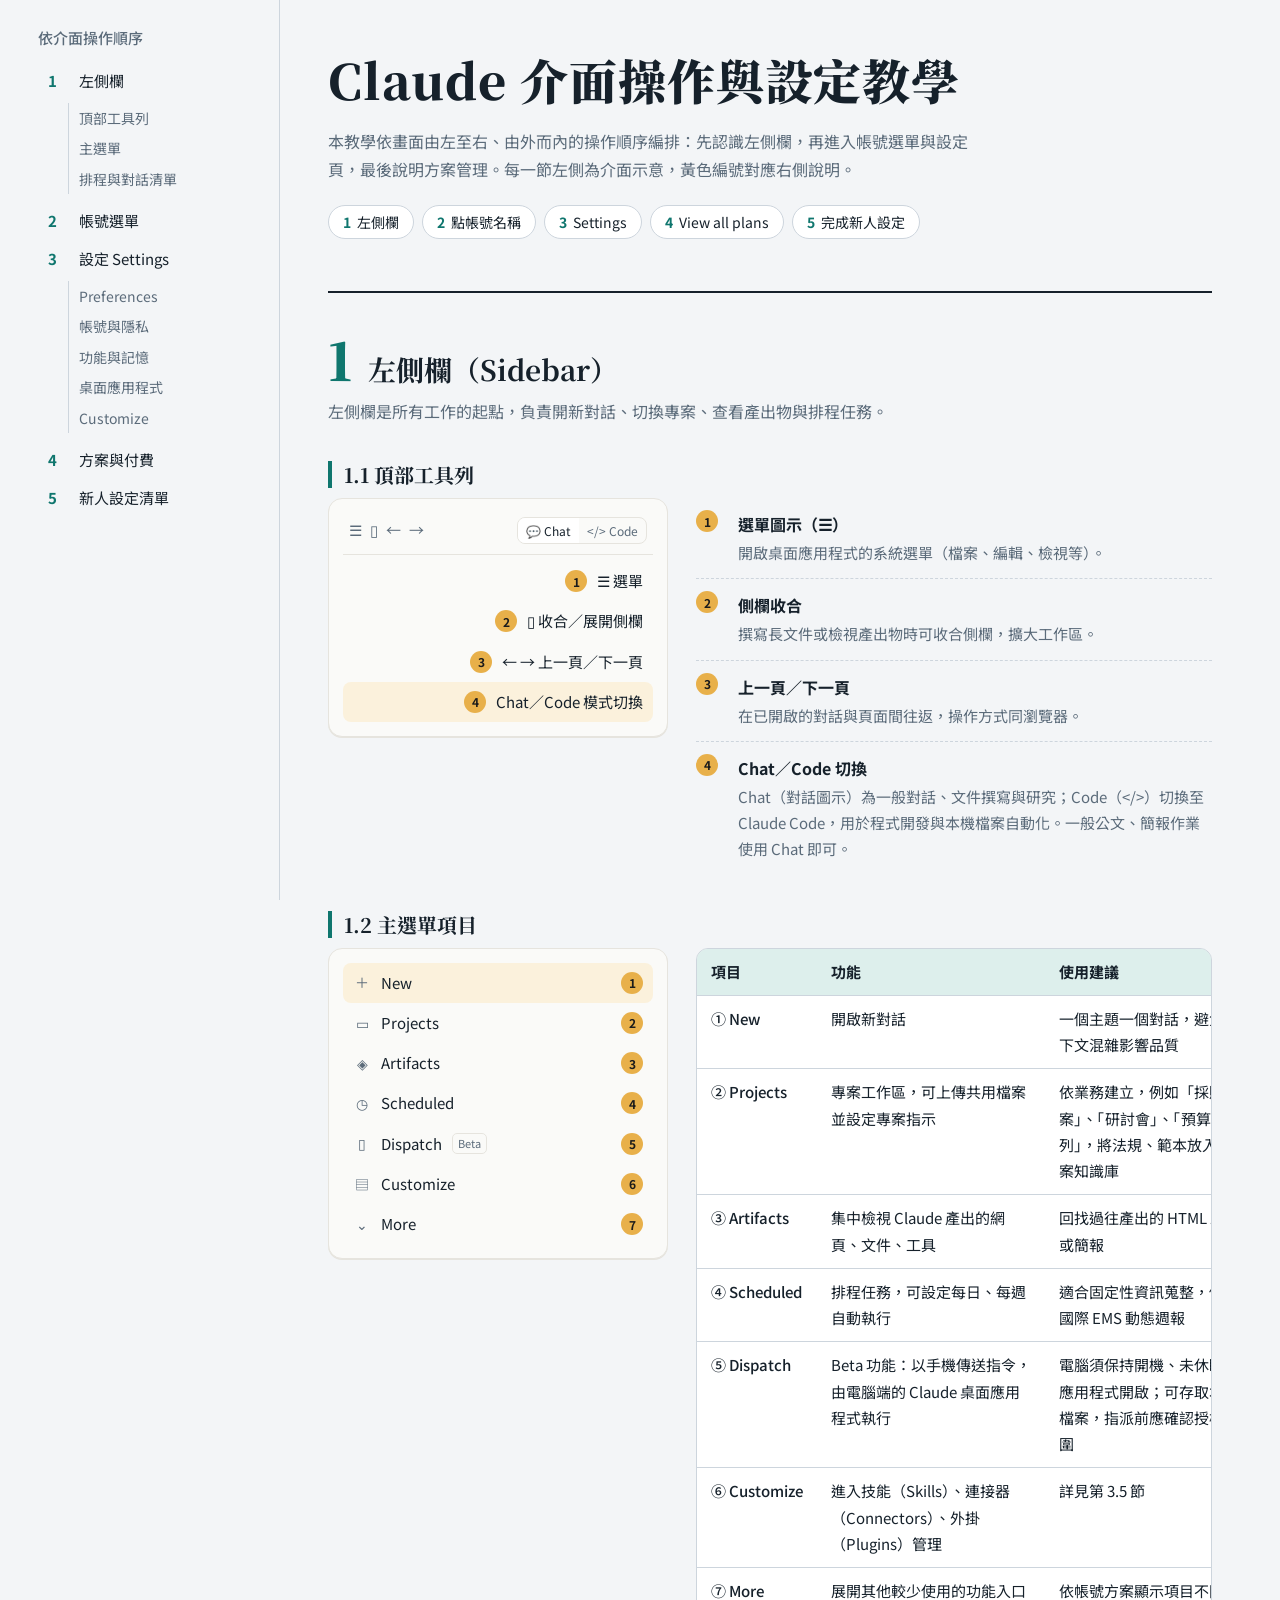
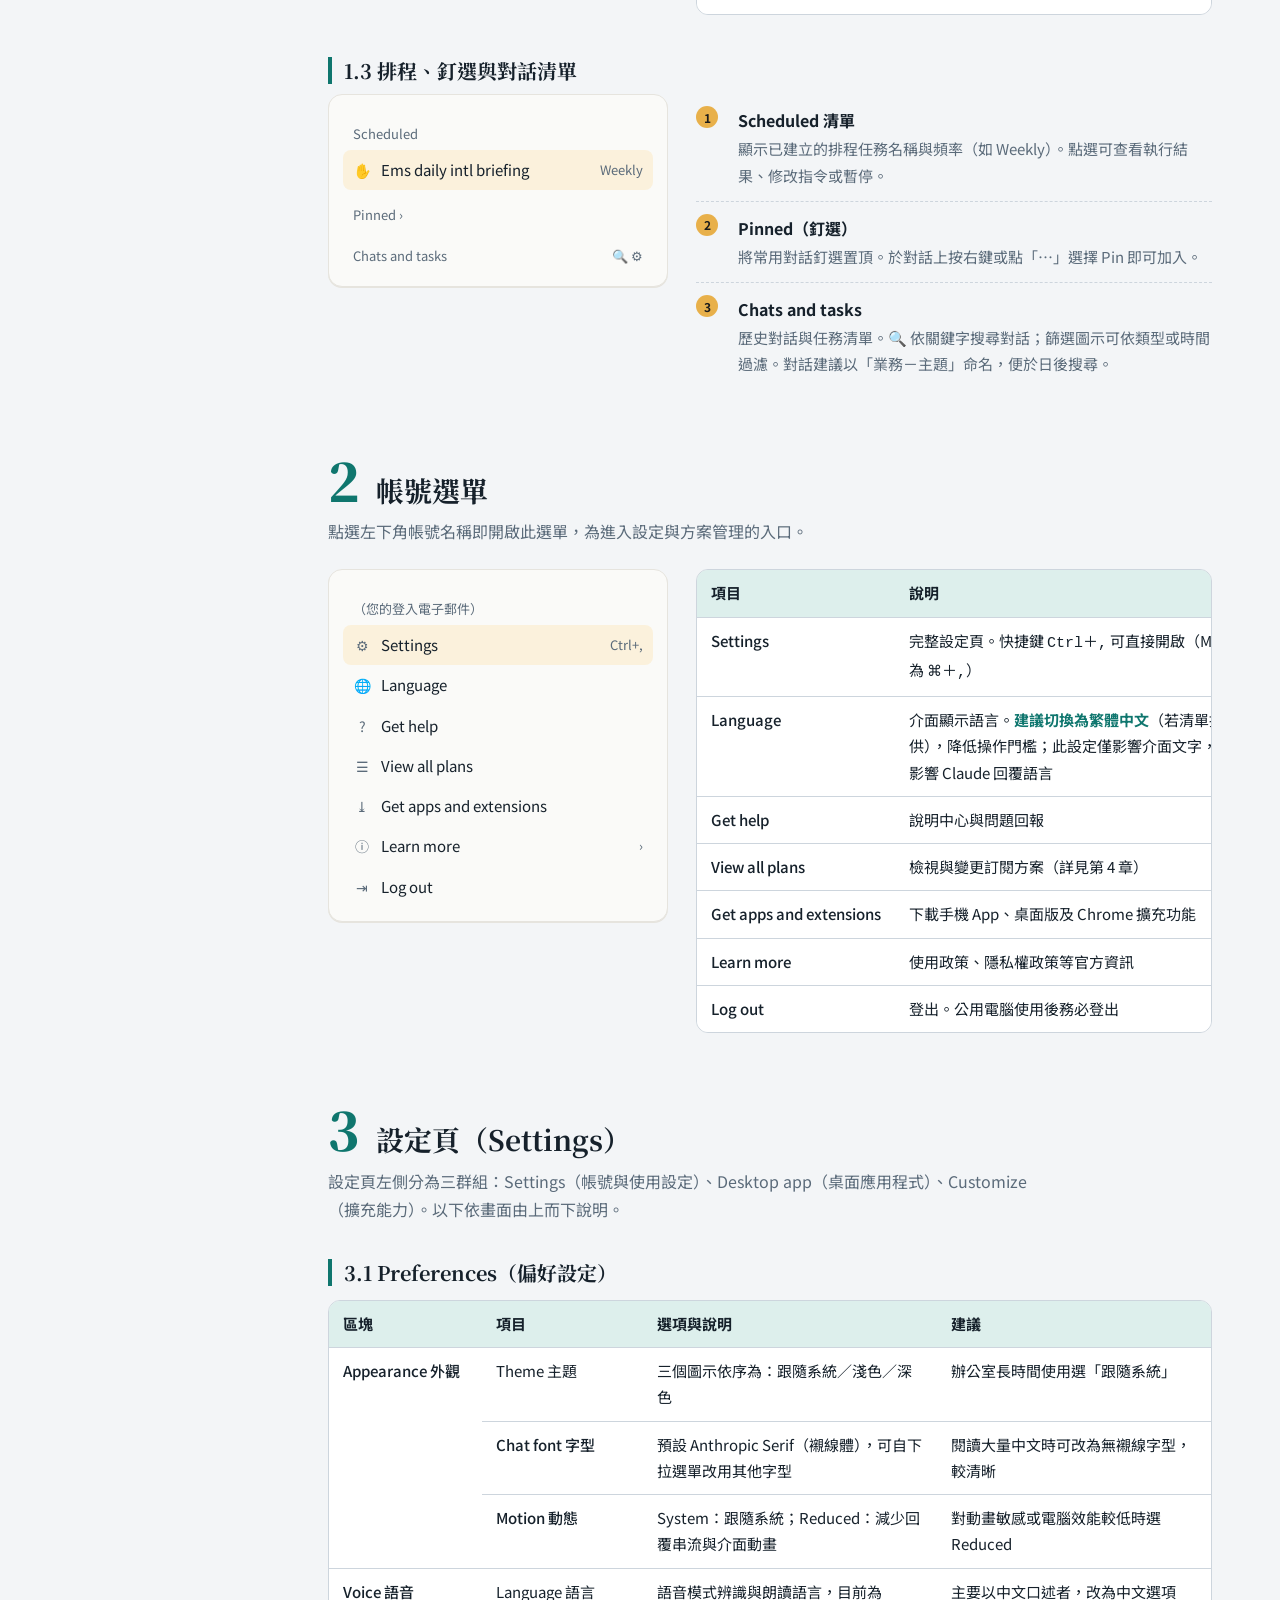
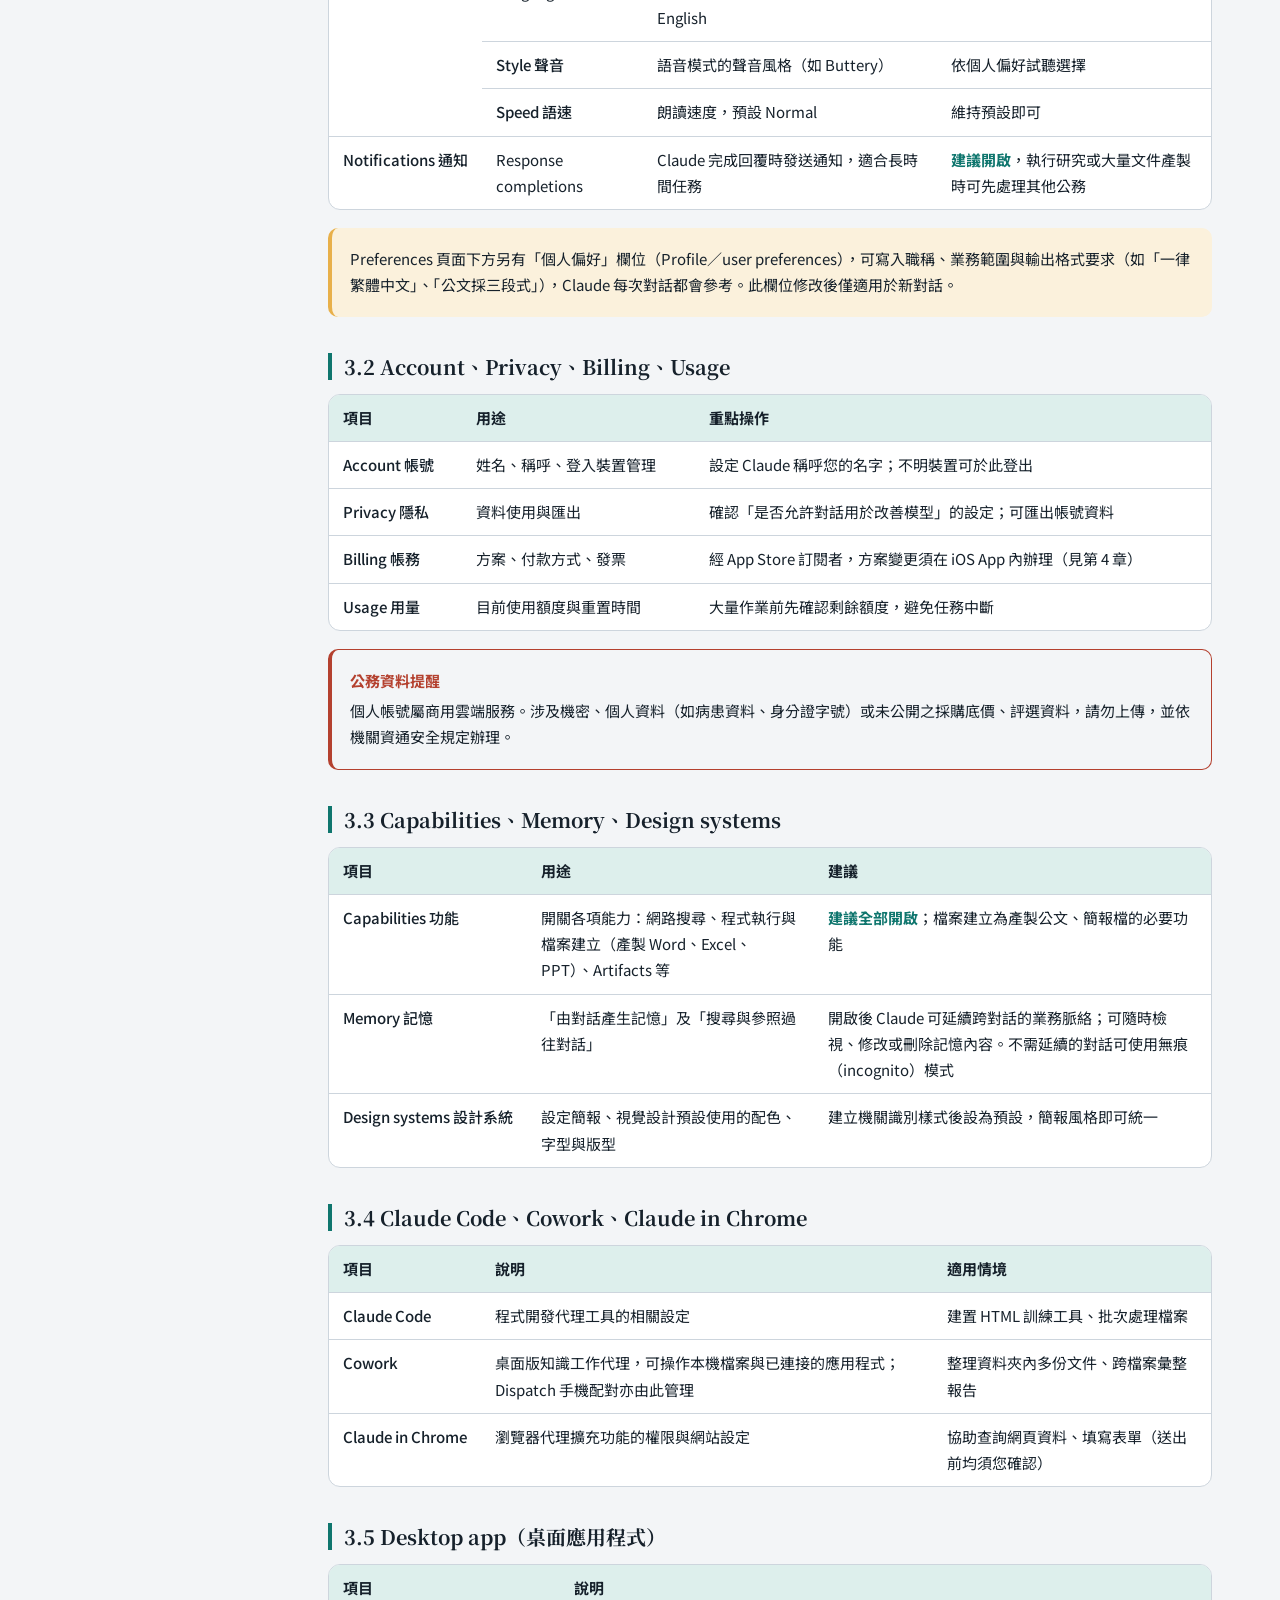
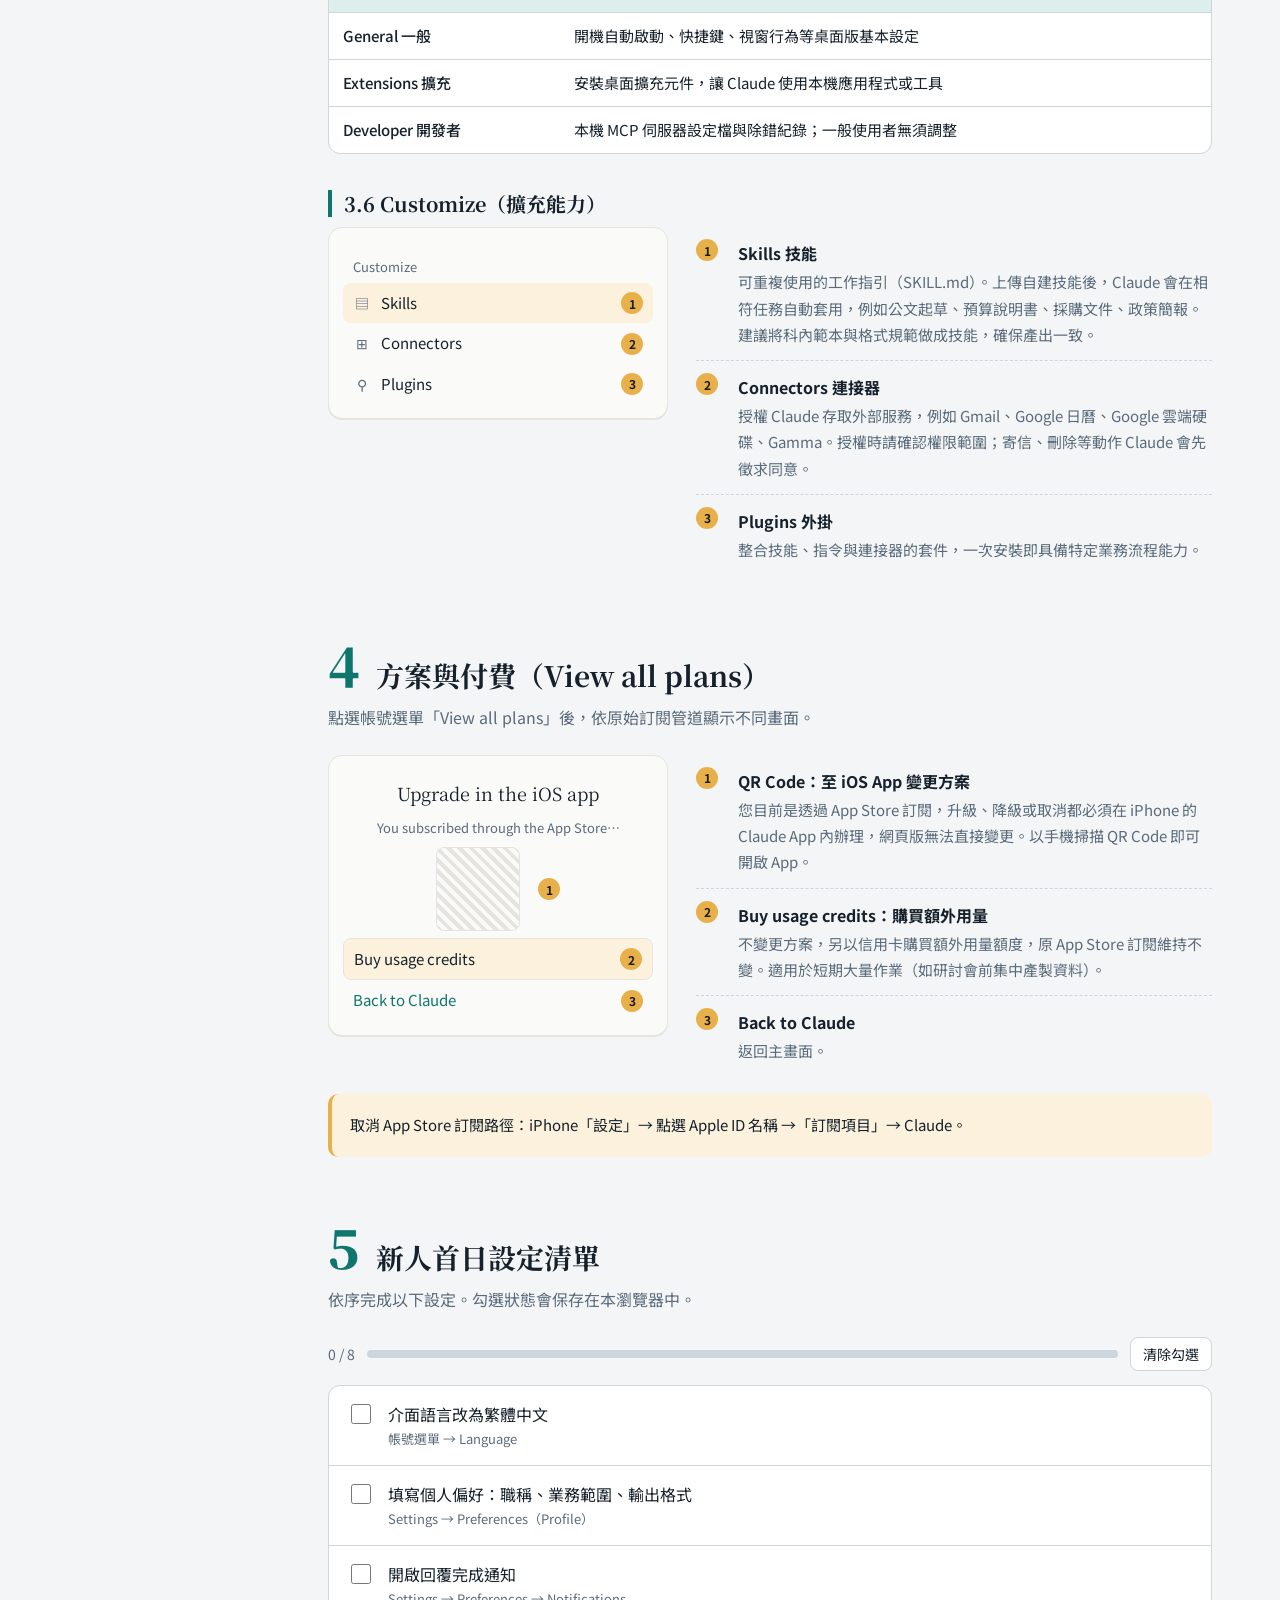
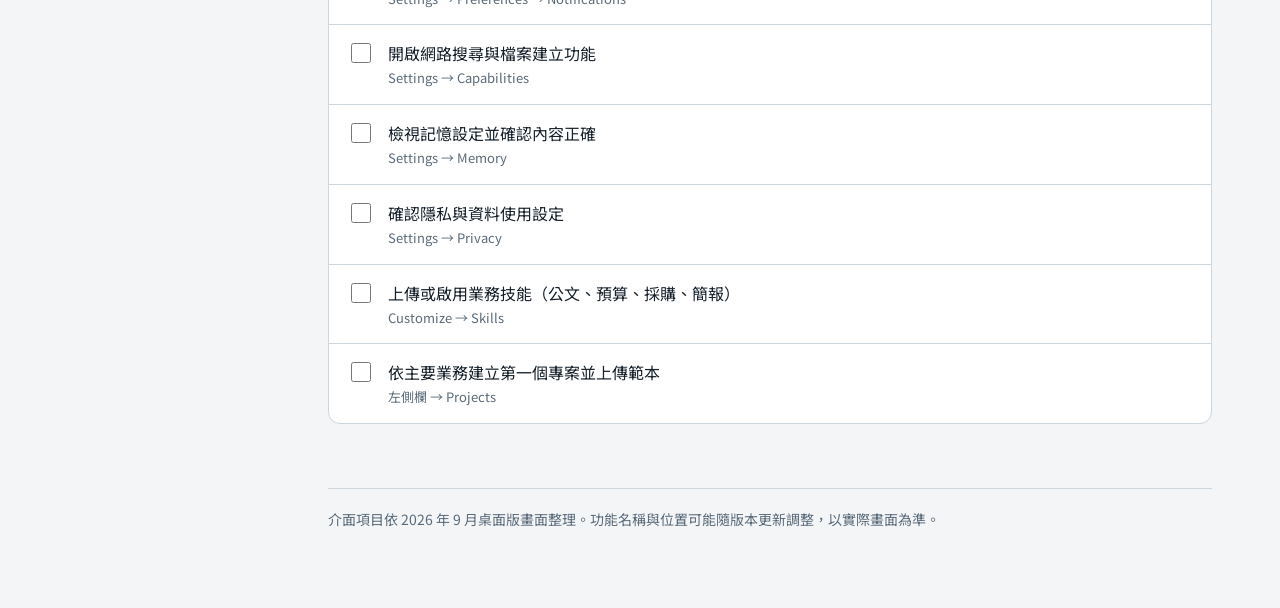
==== index.html @ 12e8137f "Claude 介面操作與設定教學（新人版）單頁 HTML" ====
<!DOCTYPE html>
<html lang="zh-Hant-TW">
<head>
<meta charset="UTF-8">
<meta name="viewport" content="width=device-width, initial-scale=1, viewport-fit=cover">
<title>Claude 介面操作與設定教學（新人版）</title>
<link rel="preconnect" href="https://fonts.googleapis.com">
<link rel="preconnect" href="https://fonts.gstatic.com" crossorigin>
<link href="https://fonts.googleapis.com/css2?family=Noto+Sans+TC:wght@400;500;700&family=Noto+Serif+TC:wght@600;700;900&display=swap" rel="stylesheet">
<style>
:root{
  --paper:#F3F5F7; --panel:#FFFFFF; --ink:#16212B; --muted:#5B6B7A; --line:#CDD5DD;
  --accent:#0F766E; --accent-soft:#DDEFEC; --mark:#E8B04A; --mark-soft:#FBF1DC; --warn:#B4412F;
  --ui:#FAFAF8; --ui-line:#E6E4DE;
  box-sizing:border-box;
  padding-top:env(safe-area-inset-top,0px);
  padding-bottom:env(safe-area-inset-bottom,0px);
  color-scheme:light;
}
@media (prefers-color-scheme: dark){
  :root:not([data-theme="light"]){
    --paper:#11181F; --panel:#18222B; --ink:#E7ECF0; --muted:#9AA8B5; --line:#2C3A46;
    --accent:#4FC2B5; --accent-soft:#1B3533; --mark:#E8B04A; --mark-soft:#3A2F17; --warn:#F08C79;
    --ui:#1E2830; --ui-line:#33414C; color-scheme:dark;
  }
}
:root[data-theme="dark"]{
  --paper:#11181F; --panel:#18222B; --ink:#E7ECF0; --muted:#9AA8B5; --line:#2C3A46;
  --accent:#4FC2B5; --accent-soft:#1B3533; --mark:#E8B04A; --mark-soft:#3A2F17; --warn:#F08C79;
  --ui:#1E2830; --ui-line:#33414C; color-scheme:dark;
}
*,*::before,*::after{box-sizing:inherit}
html{scroll-padding-top:calc(env(safe-area-inset-top,0px) + 16px);scroll-behavior:smooth}
@media (prefers-reduced-motion: reduce){html{scroll-behavior:auto}}
body{margin:0;background:var(--paper);color:var(--ink);font-family:"Noto Sans TC","PingFang TC","Microsoft JhengHei",sans-serif;font-size:16px;line-height:1.75}
h1,h2,h3{font-family:"Noto Serif TC","PMingLiU",serif;line-height:1.35;margin:0}
a{color:var(--accent)}
:focus-visible{outline:3px solid var(--mark);outline-offset:2px}

.shell{display:grid;grid-template-columns:260px minmax(0,1fr);max-width:1240px;margin:0 auto}
nav.map{position:sticky;top:env(safe-area-inset-top,0px);align-self:start;height:100vh;overflow-y:auto;padding:28px 18px 40px;border-right:1px solid var(--line)}
.map h2{font-size:15px;color:var(--muted);font-family:inherit;font-weight:500;margin:0 0 14px}
.map ol{list-style:none;margin:0;padding:0}
.map li a{display:flex;gap:10px;padding:6px 10px;border-radius:8px;text-decoration:none;color:var(--ink);font-size:15px}
.map li a:hover{background:var(--accent-soft)}
.map li a .n{color:var(--accent);font-weight:700;min-width:1.4em}
.map ol ol{margin:2px 0 8px 30px;border-left:1px solid var(--line)}
.map ol ol a{font-size:14px;color:var(--muted);padding:3px 10px}

main{padding:40px 48px 80px;min-width:0}
header.hero{padding:8px 0 36px;border-bottom:2px solid var(--ink);margin-bottom:40px}
.hero h1{font-size:clamp(30px,4.6vw,48px);font-weight:900;letter-spacing:.02em}
.hero p{max-width:40em;color:var(--muted);margin:14px 0 0}
.route{display:flex;flex-wrap:wrap;gap:8px;margin-top:22px;padding:0;list-style:none}
.route li{background:var(--panel);border:1px solid var(--line);border-radius:999px;padding:4px 14px;font-size:14px}
.route li b{color:var(--accent);margin-right:6px}

section.ch{margin:0 0 64px}
.ch-head{display:flex;align-items:baseline;gap:16px;margin-bottom:8px}
.ch-num{font-family:"Noto Serif TC",serif;font-size:52px;font-weight:900;color:var(--accent);line-height:1}
.ch-head h2{font-size:28px}
.lead{color:var(--muted);max-width:44em;margin:4px 0 24px}
h3{font-size:20px;margin:36px 0 10px;padding-left:12px;border-left:4px solid var(--accent)}

.pair{display:grid;grid-template-columns:minmax(260px,340px) minmax(0,1fr);gap:28px;align-items:start}
.ui{background:var(--ui);border:1px solid var(--ui-line);border-radius:14px;padding:14px;font-size:15px;box-shadow:0 1px 0 var(--ui-line)}
.ui .row{display:flex;align-items:center;gap:10px;padding:7px 10px;border-radius:8px;position:relative}
.ui .row.hl{background:var(--mark-soft)}
.ui .sec{color:var(--muted);font-size:13px;padding:14px 10px 4px}
.ui .ico{width:18px;text-align:center;color:var(--muted);font-size:14px}
.ui .tag{font-size:11px;border:1px solid var(--ui-line);border-radius:5px;padding:0 5px;color:var(--muted)}
.ui .right{margin-left:auto;color:var(--muted);font-size:13px}
.pin{display:inline-grid;place-items:center;width:22px;height:22px;border-radius:50%;background:var(--mark);color:#1b1b1b;font-size:12px;font-weight:700;flex:none}
.ui .row .pin{margin-left:auto}
.ui .tools{display:flex;gap:8px;align-items:center;padding:4px 6px 10px;border-bottom:1px solid var(--ui-line);margin-bottom:6px;color:var(--muted)}
.ui .seg{margin-left:auto;display:flex;border:1px solid var(--ui-line);border-radius:8px;overflow:hidden;font-size:12px}
.ui .seg span{padding:2px 8px}.ui .seg span.on{background:var(--panel);color:var(--ink)}

.steps{list-style:none;margin:0;padding:0;counter-reset:s}
.steps>li{display:grid;grid-template-columns:30px minmax(0,1fr);gap:12px;padding:12px 0;border-bottom:1px dashed var(--line)}
.steps>li:last-child{border-bottom:0}
.steps b{display:block}
.steps p{margin:2px 0 0;color:var(--muted);font-size:15px}

.tbl-wrap{overflow-x:auto;margin:14px 0 6px;border:1px solid var(--line);border-radius:12px;background:var(--panel)}
table{border-collapse:collapse;width:100%;min-width:560px;font-size:15px}
th,td{text-align:left;padding:10px 14px;border-bottom:1px solid var(--line);vertical-align:top}
th{background:var(--accent-soft);font-weight:700;white-space:nowrap}
tr:last-child td{border-bottom:0}
td:first-child{white-space:nowrap;font-weight:500}
.rec{color:var(--accent);font-weight:700}

.note{margin:18px 0;padding:14px 18px;border-radius:10px;background:var(--mark-soft);border-left:4px solid var(--mark);font-size:15px}
.note.warn{background:transparent;border:1px solid var(--warn);border-left-width:4px}
.note.warn strong{color:var(--warn)}
.note p{margin:4px 0}

.check{list-style:none;padding:0;margin:0;background:var(--panel);border:1px solid var(--line);border-radius:12px}
.check li{border-bottom:1px solid var(--line)}
.check li:last-child{border-bottom:0}
.check label{display:flex;gap:14px;padding:14px 18px;cursor:pointer;align-items:flex-start}
.check input{width:20px;height:20px;margin-top:4px;accent-color:var(--accent);flex:none}
.check .where{display:block;font-size:13px;color:var(--muted)}
.check input:checked + span{color:var(--muted);text-decoration:line-through}
.progress{display:flex;align-items:center;gap:12px;margin:0 0 14px;font-size:14px;color:var(--muted)}
.bar{flex:1;height:8px;background:var(--line);border-radius:4px;overflow:hidden}
.bar i{display:block;height:100%;width:0;background:var(--accent);transition:width .25s}
button.reset{font:inherit;font-size:14px;border:1px solid var(--line);background:var(--panel);color:var(--ink);border-radius:8px;padding:4px 12px;cursor:pointer}

footer{border-top:1px solid var(--line);padding-top:18px;color:var(--muted);font-size:14px}

@media (max-width:900px){
  .shell{grid-template-columns:1fr}
  nav.map{position:sticky;top:0;height:auto;z-index:5;background:var(--paper);border-right:0;border-bottom:1px solid var(--line);padding:calc(env(safe-area-inset-top,0px) + 8px) 12px 8px;overflow-x:auto;overflow-y:hidden;top:0}
  .map h2,.map ol ol{display:none}
  .map>ol{display:flex;gap:4px;white-space:nowrap}
  main{padding:28px 18px 60px}
  .pair{grid-template-columns:1fr}
}
</style>
</head>
<body>
<div class="shell">
<nav class="map" aria-label="章節導覽">
  <h2>依介面操作順序</h2>
  <ol>
    <li><a href="#c1"><span class="n">1</span>左側欄</a>
      <ol><li><a href="#c1-top">頂部工具列</a></li><li><a href="#c1-menu">主選單</a></li><li><a href="#c1-list">排程與對話清單</a></li></ol></li>
    <li><a href="#c2"><span class="n">2</span>帳號選單</a></li>
    <li><a href="#c3"><span class="n">3</span>設定 Settings</a>
      <ol><li><a href="#c3-pref">Preferences</a></li><li><a href="#c3-acct">帳號與隱私</a></li><li><a href="#c3-cap">功能與記憶</a></li><li><a href="#c3-app">桌面應用程式</a></li><li><a href="#c3-cus">Customize</a></li></ol></li>
    <li><a href="#c4"><span class="n">4</span>方案與付費</a></li>
    <li><a href="#c5"><span class="n">5</span>新人設定清單</a></li>
  </ol>
</nav>

<main>
<header class="hero">
  <h1>Claude 介面操作與設定教學</h1>
  <p>本教學依畫面由左至右、由外而內的操作順序編排：先認識左側欄，再進入帳號選單與設定頁，最後說明方案管理。每一節左側為介面示意，黃色編號對應右側說明。</p>
  <ul class="route" aria-label="操作路徑">
    <li><b>1</b>左側欄</li><li><b>2</b>點帳號名稱</li><li><b>3</b>Settings</li><li><b>4</b>View all plans</li><li><b>5</b>完成新人設定</li>
  </ul>
</header>

<!-- 1 -->
<section class="ch" id="c1">
  <div class="ch-head"><span class="ch-num">1</span><h2>左側欄（Sidebar）</h2></div>
  <p class="lead">左側欄是所有工作的起點，負責開新對話、切換專案、查看產出物與排程任務。</p>

  <h3 id="c1-top">1.1 頂部工具列</h3>
  <div class="pair">
    <div class="ui" aria-hidden="true">
      <div class="tools"><span>☰</span><span>▯</span><span>←</span><span>→</span>
        <div class="seg"><span class="on">💬 Chat</span><span>&lt;/&gt; Code</span></div></div>
      <div class="row"><span class="pin">1</span>☰ 選單</div>
      <div class="row"><span class="pin">2</span>▯ 收合／展開側欄</div>
      <div class="row"><span class="pin">3</span>← → 上一頁／下一頁</div>
      <div class="row hl"><span class="pin">4</span>Chat／Code 模式切換</div>
    </div>
    <ol class="steps">
      <li><span class="pin">1</span><div><b>選單圖示（☰）</b><p>開啟桌面應用程式的系統選單（檔案、編輯、檢視等）。</p></div></li>
      <li><span class="pin">2</span><div><b>側欄收合</b><p>撰寫長文件或檢視產出物時可收合側欄，擴大工作區。</p></div></li>
      <li><span class="pin">3</span><div><b>上一頁／下一頁</b><p>在已開啟的對話與頁面間往返，操作方式同瀏覽器。</p></div></li>
      <li><span class="pin">4</span><div><b>Chat／Code 切換</b><p>Chat（對話圖示）為一般對話、文件撰寫與研究；Code（&lt;/&gt;）切換至 Claude Code，用於程式開發與本機檔案自動化。一般公文、簡報作業使用 Chat 即可。</p></div></li>
    </ol>
  </div>

  <h3 id="c1-menu">1.2 主選單項目</h3>
  <div class="pair">
    <div class="ui" aria-hidden="true">
      <div class="row hl"><span class="ico">＋</span>New<span class="pin">1</span></div>
      <div class="row"><span class="ico">▭</span>Projects<span class="pin">2</span></div>
      <div class="row"><span class="ico">◈</span>Artifacts<span class="pin">3</span></div>
      <div class="row"><span class="ico">◷</span>Scheduled<span class="pin">4</span></div>
      <div class="row"><span class="ico">▯</span>Dispatch <span class="tag">Beta</span><span class="pin">5</span></div>
      <div class="row"><span class="ico">▤</span>Customize<span class="pin">6</span></div>
      <div class="row"><span class="ico">⌄</span>More<span class="pin">7</span></div>
    </div>
    <div class="tbl-wrap" style="margin-top:0">
    <table>
      <thead><tr><th>項目</th><th>功能</th><th>使用建議</th></tr></thead>
      <tbody>
        <tr><td>① New</td><td>開啟新對話</td><td>一個主題一個對話，避免上下文混雜影響品質</td></tr>
        <tr><td>② Projects</td><td>專案工作區，可上傳共用檔案並設定專案指示</td><td>依業務建立，例如「採購案」、「研討會」、「預算編列」，將法規、範本放入專案知識庫</td></tr>
        <tr><td>③ Artifacts</td><td>集中檢視 Claude 產出的網頁、文件、工具</td><td>回找過往產出的 HTML 工具或簡報</td></tr>
        <tr><td>④ Scheduled</td><td>排程任務，可設定每日、每週自動執行</td><td>適合固定性資訊蒐整，例如國際 EMS 動態週報</td></tr>
        <tr><td>⑤ Dispatch</td><td>Beta 功能：以手機傳送指令，由電腦端的 Claude 桌面應用程式執行</td><td>電腦須保持開機、未休眠且應用程式開啟；可存取本機檔案，指派前應確認授權範圍</td></tr>
        <tr><td>⑥ Customize</td><td>進入技能（Skills）、連接器（Connectors）、外掛（Plugins）管理</td><td>詳見第 3.5 節</td></tr>
        <tr><td>⑦ More</td><td>展開其他較少使用的功能入口</td><td>依帳號方案顯示項目不同</td></tr>
      </tbody>
    </table></div>
  </div>

  <h3 id="c1-list">1.3 排程、釘選與對話清單</h3>
  <div class="pair">
    <div class="ui" aria-hidden="true">
      <div class="sec">Scheduled</div>
      <div class="row hl"><span class="ico">✋</span>Ems daily intl briefing<span class="right">Weekly</span></div>
      <div class="sec">Pinned ›</div>
      <div class="sec" style="display:flex">Chats and tasks<span class="right">🔍 ⚙</span></div>
    </div>
    <ol class="steps">
      <li><span class="pin">1</span><div><b>Scheduled 清單</b><p>顯示已建立的排程任務名稱與頻率（如 Weekly）。點選可查看執行結果、修改指令或暫停。</p></div></li>
      <li><span class="pin">2</span><div><b>Pinned（釘選）</b><p>將常用對話釘選置頂。於對話上按右鍵或點「⋯」選擇 Pin 即可加入。</p></div></li>
      <li><span class="pin">3</span><div><b>Chats and tasks</b><p>歷史對話與任務清單。🔍 依關鍵字搜尋對話；篩選圖示可依類型或時間過濾。對話建議以「業務－主題」命名，便於日後搜尋。</p></div></li>
    </ol>
  </div>
</section>

<!-- 2 -->
<section class="ch" id="c2">
  <div class="ch-head"><span class="ch-num">2</span><h2>帳號選單</h2></div>
  <p class="lead">點選左下角帳號名稱即開啟此選單，為進入設定與方案管理的入口。</p>
  <div class="pair">
    <div class="ui" aria-hidden="true">
      <div class="sec">（您的登入電子郵件）</div>
      <div class="row hl"><span class="ico">⚙</span>Settings<span class="right">Ctrl+,</span></div>
      <div class="row"><span class="ico">🌐</span>Language</div>
      <div class="row"><span class="ico">?</span>Get help</div>
      <div class="row"><span class="ico">☰</span>View all plans</div>
      <div class="row"><span class="ico">⤓</span>Get apps and extensions</div>
      <div class="row"><span class="ico">ⓘ</span>Learn more<span class="right">›</span></div>
      <div class="row"><span class="ico">⇥</span>Log out</div>
    </div>
    <div class="tbl-wrap" style="margin-top:0">
    <table>
      <thead><tr><th>項目</th><th>說明</th></tr></thead>
      <tbody>
        <tr><td>Settings</td><td>完整設定頁。快捷鍵 <kbd>Ctrl</kbd>＋<kbd>,</kbd> 可直接開啟（Mac 為 <kbd>⌘</kbd>＋<kbd>,</kbd>）</td></tr>
        <tr><td>Language</td><td>介面顯示語言。<span class="rec">建議切換為繁體中文</span>（若清單提供），降低操作門檻；此設定僅影響介面文字，不影響 Claude 回覆語言</td></tr>
        <tr><td>Get help</td><td>說明中心與問題回報</td></tr>
        <tr><td>View all plans</td><td>檢視與變更訂閱方案（詳見第 4 章）</td></tr>
        <tr><td>Get apps and extensions</td><td>下載手機 App、桌面版及 Chrome 擴充功能</td></tr>
        <tr><td>Learn more</td><td>使用政策、隱私權政策等官方資訊</td></tr>
        <tr><td>Log out</td><td>登出。公用電腦使用後務必登出</td></tr>
      </tbody>
    </table></div>
  </div>
</section>

<!-- 3 -->
<section class="ch" id="c3">
  <div class="ch-head"><span class="ch-num">3</span><h2>設定頁（Settings）</h2></div>
  <p class="lead">設定頁左側分為三群組：Settings（帳號與使用設定）、Desktop app（桌面應用程式）、Customize（擴充能力）。以下依畫面由上而下說明。</p>

  <h3 id="c3-pref">3.1 Preferences（偏好設定）</h3>
  <div class="tbl-wrap">
  <table>
    <thead><tr><th>區塊</th><th>項目</th><th>選項與說明</th><th>建議</th></tr></thead>
    <tbody>
      <tr><td rowspan="3">Appearance 外觀</td><td>Theme 主題</td><td>三個圖示依序為：跟隨系統／淺色／深色</td><td>辦公室長時間使用選「跟隨系統」</td></tr>
      <tr><td>Chat font 字型</td><td>預設 Anthropic Serif（襯線體），可自下拉選單改用其他字型</td><td>閱讀大量中文時可改為無襯線字型，較清晰</td></tr>
      <tr><td>Motion 動態</td><td>System：跟隨系統；Reduced：減少回覆串流與介面動畫</td><td>對動畫敏感或電腦效能較低時選 Reduced</td></tr>
      <tr><td rowspan="3">Voice 語音</td><td>Language 語言</td><td>語音模式辨識與朗讀語言，目前為 English</td><td>主要以中文口述者，改為中文選項</td></tr>
      <tr><td>Style 聲音</td><td>語音模式的聲音風格（如 Buttery）</td><td>依個人偏好試聽選擇</td></tr>
      <tr><td>Speed 語速</td><td>朗讀速度，預設 Normal</td><td>維持預設即可</td></tr>
      <tr><td>Notifications 通知</td><td>Response completions</td><td>Claude 完成回覆時發送通知，適合長時間任務</td><td><span class="rec">建議開啟</span>，執行研究或大量文件產製時可先處理其他公務</td></tr>
    </tbody>
  </table></div>
  <div class="note"><p>Preferences 頁面下方另有「個人偏好」欄位（Profile／user preferences），可寫入職稱、業務範圍與輸出格式要求（如「一律繁體中文」、「公文採三段式」），Claude 每次對話都會參考。此欄位修改後僅適用於新對話。</p></div>

  <h3 id="c3-acct">3.2 Account、Privacy、Billing、Usage</h3>
  <div class="tbl-wrap">
  <table>
    <thead><tr><th>項目</th><th>用途</th><th>重點操作</th></tr></thead>
    <tbody>
      <tr><td>Account 帳號</td><td>姓名、稱呼、登入裝置管理</td><td>設定 Claude 稱呼您的名字；不明裝置可於此登出</td></tr>
      <tr><td>Privacy 隱私</td><td>資料使用與匯出</td><td>確認「是否允許對話用於改善模型」的設定；可匯出帳號資料</td></tr>
      <tr><td>Billing 帳務</td><td>方案、付款方式、發票</td><td>經 App Store 訂閱者，方案變更須在 iOS App 內辦理（見第 4 章）</td></tr>
      <tr><td>Usage 用量</td><td>目前使用額度與重置時間</td><td>大量作業前先確認剩餘額度，避免任務中斷</td></tr>
    </tbody>
  </table></div>
  <div class="note warn"><p><strong>公務資料提醒</strong></p><p>個人帳號屬商用雲端服務。涉及機密、個人資料（如病患資料、身分證字號）或未公開之採購底價、評選資料，請勿上傳，並依機關資通安全規定辦理。</p></div>

  <h3 id="c3-cap">3.3 Capabilities、Memory、Design systems</h3>
  <div class="tbl-wrap">
  <table>
    <thead><tr><th>項目</th><th>用途</th><th>建議</th></tr></thead>
    <tbody>
      <tr><td>Capabilities 功能</td><td>開關各項能力：網路搜尋、程式執行與檔案建立（產製 Word、Excel、PPT）、Artifacts 等</td><td><span class="rec">建議全部開啟</span>；檔案建立為產製公文、簡報檔的必要功能</td></tr>
      <tr><td>Memory 記憶</td><td>「由對話產生記憶」及「搜尋與參照過往對話」</td><td>開啟後 Claude 可延續跨對話的業務脈絡；可隨時檢視、修改或刪除記憶內容。不需延續的對話可使用無痕（incognito）模式</td></tr>
      <tr><td>Design systems 設計系統</td><td>設定簡報、視覺設計預設使用的配色、字型與版型</td><td>建立機關識別樣式後設為預設，簡報風格即可統一</td></tr>
    </tbody>
  </table></div>

  <h3>3.4 Claude Code、Cowork、Claude in Chrome</h3>
  <div class="tbl-wrap">
  <table>
    <thead><tr><th>項目</th><th>說明</th><th>適用情境</th></tr></thead>
    <tbody>
      <tr><td>Claude Code</td><td>程式開發代理工具的相關設定</td><td>建置 HTML 訓練工具、批次處理檔案</td></tr>
      <tr><td>Cowork</td><td>桌面版知識工作代理，可操作本機檔案與已連接的應用程式；Dispatch 手機配對亦由此管理</td><td>整理資料夾內多份文件、跨檔案彙整報告</td></tr>
      <tr><td>Claude in Chrome</td><td>瀏覽器代理擴充功能的權限與網站設定</td><td>協助查詢網頁資料、填寫表單（送出前均須您確認）</td></tr>
    </tbody>
  </table></div>

  <h3 id="c3-app">3.5 Desktop app（桌面應用程式）</h3>
  <div class="tbl-wrap">
  <table>
    <thead><tr><th>項目</th><th>說明</th></tr></thead>
    <tbody>
      <tr><td>General 一般</td><td>開機自動啟動、快捷鍵、視窗行為等桌面版基本設定</td></tr>
      <tr><td>Extensions 擴充</td><td>安裝桌面擴充元件，讓 Claude 使用本機應用程式或工具</td></tr>
      <tr><td>Developer 開發者</td><td>本機 MCP 伺服器設定檔與除錯紀錄；一般使用者無須調整</td></tr>
    </tbody>
  </table></div>

  <h3 id="c3-cus">3.6 Customize（擴充能力）</h3>
  <div class="pair">
    <div class="ui" aria-hidden="true">
      <div class="sec">Customize</div>
      <div class="row hl"><span class="ico">▤</span>Skills<span class="pin">1</span></div>
      <div class="row"><span class="ico">⊞</span>Connectors<span class="pin">2</span></div>
      <div class="row"><span class="ico">⚲</span>Plugins<span class="pin">3</span></div>
    </div>
    <ol class="steps">
      <li><span class="pin">1</span><div><b>Skills 技能</b><p>可重複使用的工作指引（SKILL.md）。上傳自建技能後，Claude 會在相符任務自動套用，例如公文起草、預算說明書、採購文件、政策簡報。建議將科內範本與格式規範做成技能，確保產出一致。</p></div></li>
      <li><span class="pin">2</span><div><b>Connectors 連接器</b><p>授權 Claude 存取外部服務，例如 Gmail、Google 日曆、Google 雲端硬碟、Gamma。授權時請確認權限範圍；寄信、刪除等動作 Claude 會先徵求同意。</p></div></li>
      <li><span class="pin">3</span><div><b>Plugins 外掛</b><p>整合技能、指令與連接器的套件，一次安裝即具備特定業務流程能力。</p></div></li>
    </ol>
  </div>
</section>

<!-- 4 -->
<section class="ch" id="c4">
  <div class="ch-head"><span class="ch-num">4</span><h2>方案與付費（View all plans）</h2></div>
  <p class="lead">點選帳號選單「View all plans」後，依原始訂閱管道顯示不同畫面。</p>
  <div class="pair">
    <div class="ui" aria-hidden="true" style="text-align:center">
      <div style="font-family:'Noto Serif TC',serif;font-size:18px;padding:8px 0">Upgrade in the iOS app</div>
      <div style="color:var(--muted);font-size:13px">You subscribed through the App Store…</div>
      <div class="row" style="justify-content:center"><span style="display:inline-block;width:84px;height:84px;border:1px solid var(--ui-line);border-radius:8px;background:repeating-linear-gradient(45deg,var(--ui-line) 0 4px,transparent 4px 8px)"></span><span class="pin" style="margin-left:8px">1</span></div>
      <div class="row hl" style="justify-content:center;border:1px solid var(--ui-line)">Buy usage credits<span class="pin">2</span></div>
      <div class="row" style="justify-content:center;color:var(--accent)">Back to Claude<span class="pin">3</span></div>
    </div>
    <ol class="steps">
      <li><span class="pin">1</span><div><b>QR Code：至 iOS App 變更方案</b><p>您目前是透過 App Store 訂閱，升級、降級或取消都必須在 iPhone 的 Claude App 內辦理，網頁版無法直接變更。以手機掃描 QR Code 即可開啟 App。</p></div></li>
      <li><span class="pin">2</span><div><b>Buy usage credits：購買額外用量</b><p>不變更方案，另以信用卡購買額外用量額度，原 App Store 訂閱維持不變。適用於短期大量作業（如研討會前集中產製資料）。</p></div></li>
      <li><span class="pin">3</span><div><b>Back to Claude</b><p>返回主畫面。</p></div></li>
    </ol>
  </div>
  <div class="note"><p>取消 App Store 訂閱路徑：iPhone「設定」→ 點選 Apple ID 名稱 →「訂閱項目」→ Claude。</p></div>
</section>

<!-- 5 -->
<section class="ch" id="c5">
  <div class="ch-head"><span class="ch-num">5</span><h2>新人首日設定清單</h2></div>
  <p class="lead">依序完成以下設定。勾選狀態會保存在本瀏覽器中。</p>
  <div class="progress"><span id="pct">0 / 8</span><div class="bar"><i id="barfill"></i></div><button class="reset" id="reset" type="button">清除勾選</button></div>
  <ul class="check" id="checklist">
    <li><label><input type="checkbox" data-k="lang"><span>介面語言改為繁體中文<span class="where">帳號選單 → Language</span></span></label></li>
    <li><label><input type="checkbox" data-k="pref"><span>填寫個人偏好：職稱、業務範圍、輸出格式<span class="where">Settings → Preferences（Profile）</span></span></label></li>
    <li><label><input type="checkbox" data-k="notify"><span>開啟回覆完成通知<span class="where">Settings → Preferences → Notifications</span></span></label></li>
    <li><label><input type="checkbox" data-k="cap"><span>開啟網路搜尋與檔案建立功能<span class="where">Settings → Capabilities</span></span></label></li>
    <li><label><input type="checkbox" data-k="mem"><span>檢視記憶設定並確認內容正確<span class="where">Settings → Memory</span></span></label></li>
    <li><label><input type="checkbox" data-k="privacy"><span>確認隱私與資料使用設定<span class="where">Settings → Privacy</span></span></label></li>
    <li><label><input type="checkbox" data-k="skills"><span>上傳或啟用業務技能（公文、預算、採購、簡報）<span class="where">Customize → Skills</span></span></label></li>
    <li><label><input type="checkbox" data-k="proj"><span>依主要業務建立第一個專案並上傳範本<span class="where">左側欄 → Projects</span></span></label></li>
  </ul>
</section>

<footer>介面項目依 2026 年 9 月桌面版畫面整理。功能名稱與位置可能隨版本更新調整，以實際畫面為準。</footer>
</main>
</div>
<script>
(function(){
  var KEY='claude-guide-checklist';
  var boxes=[].slice.call(document.querySelectorAll('#checklist input'));
  var state={};
  try{state=JSON.parse(localStorage.getItem(KEY)||'{}')||{};}catch(e){state={};}
  function render(){
    var n=boxes.filter(function(b){return b.checked}).length;
    document.getElementById('pct').textContent=n+' / '+boxes.length;
    document.getElementById('barfill').style.width=(n/boxes.length*100)+'%';
  }
  function save(){try{localStorage.setItem(KEY,JSON.stringify(state));}catch(e){}}
  boxes.forEach(function(b){
    b.checked=!!state[b.dataset.k];
    b.addEventListener('change',function(){state[b.dataset.k]=b.checked;save();render();});
  });
  document.getElementById('reset').addEventListener('click',function(){
    state={};boxes.forEach(function(b){b.checked=false});save();render();
  });
  render();
})();
</script>
</body>
</html>
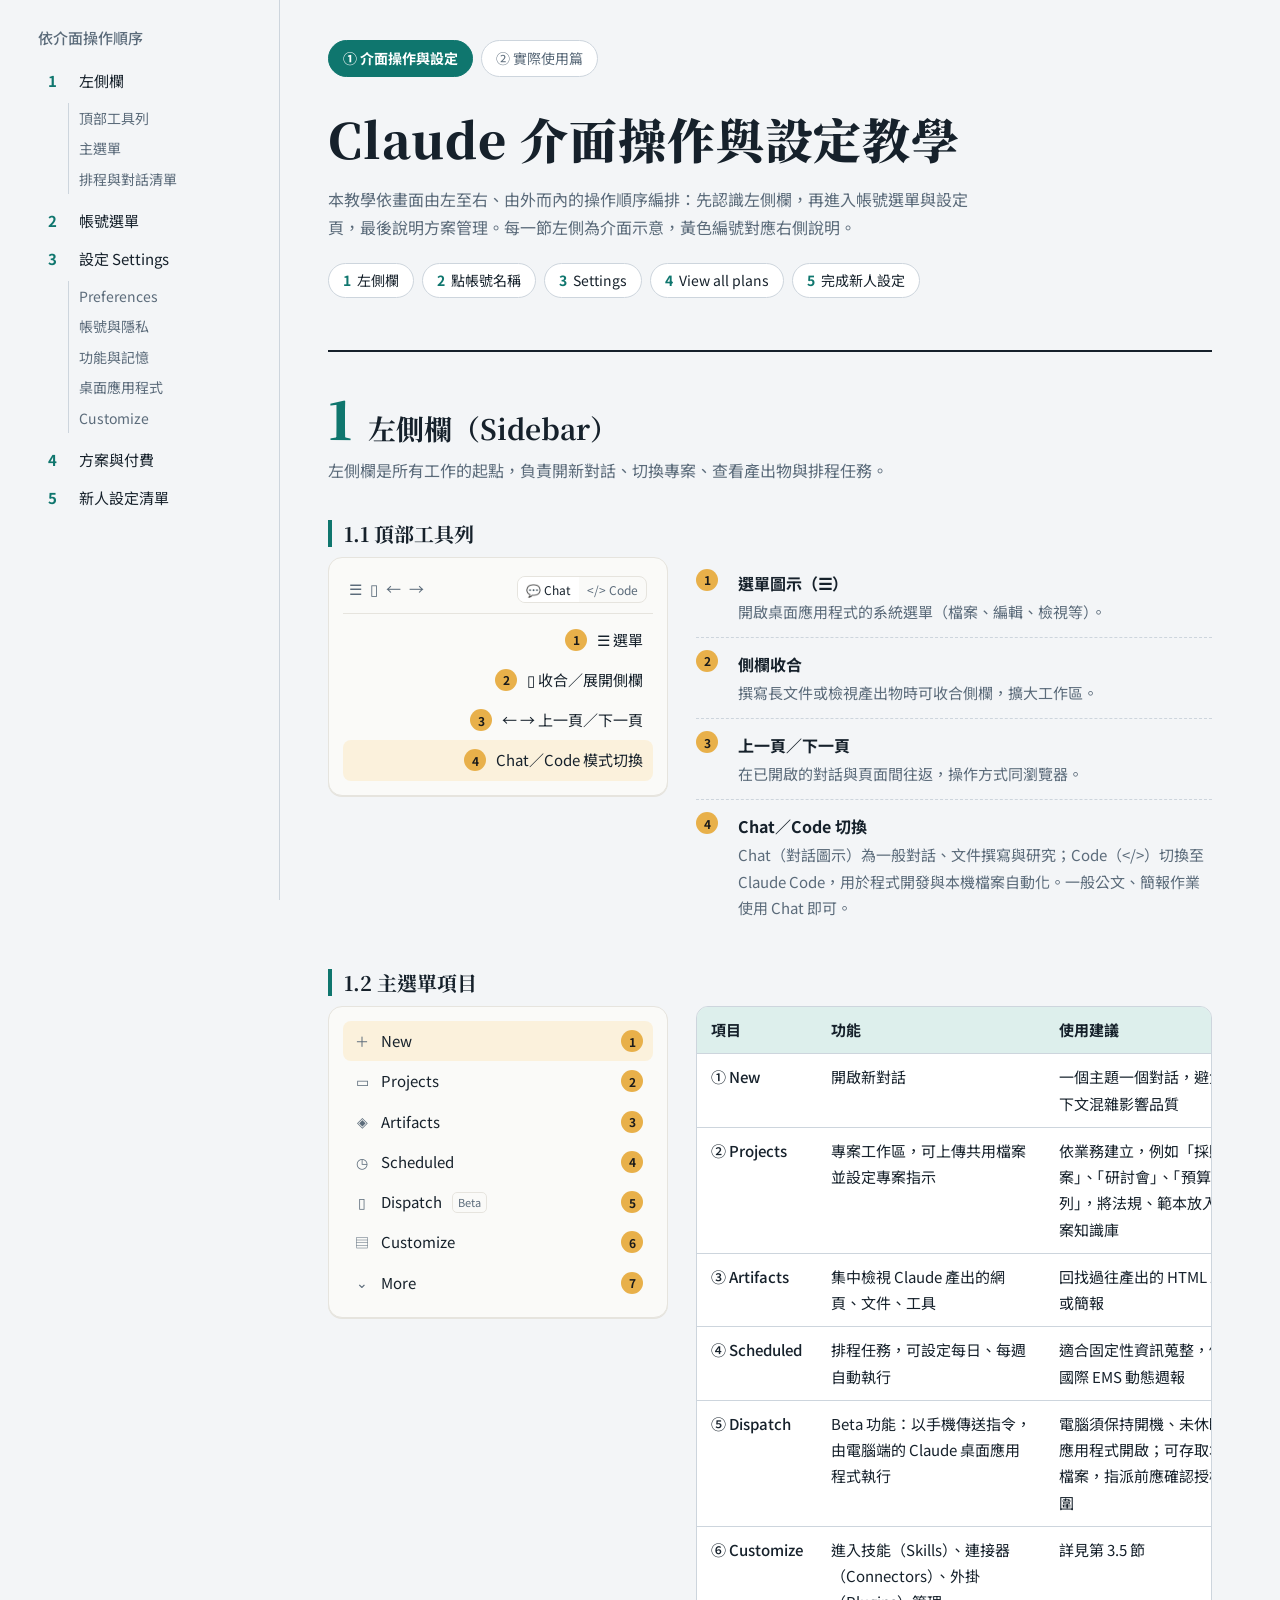
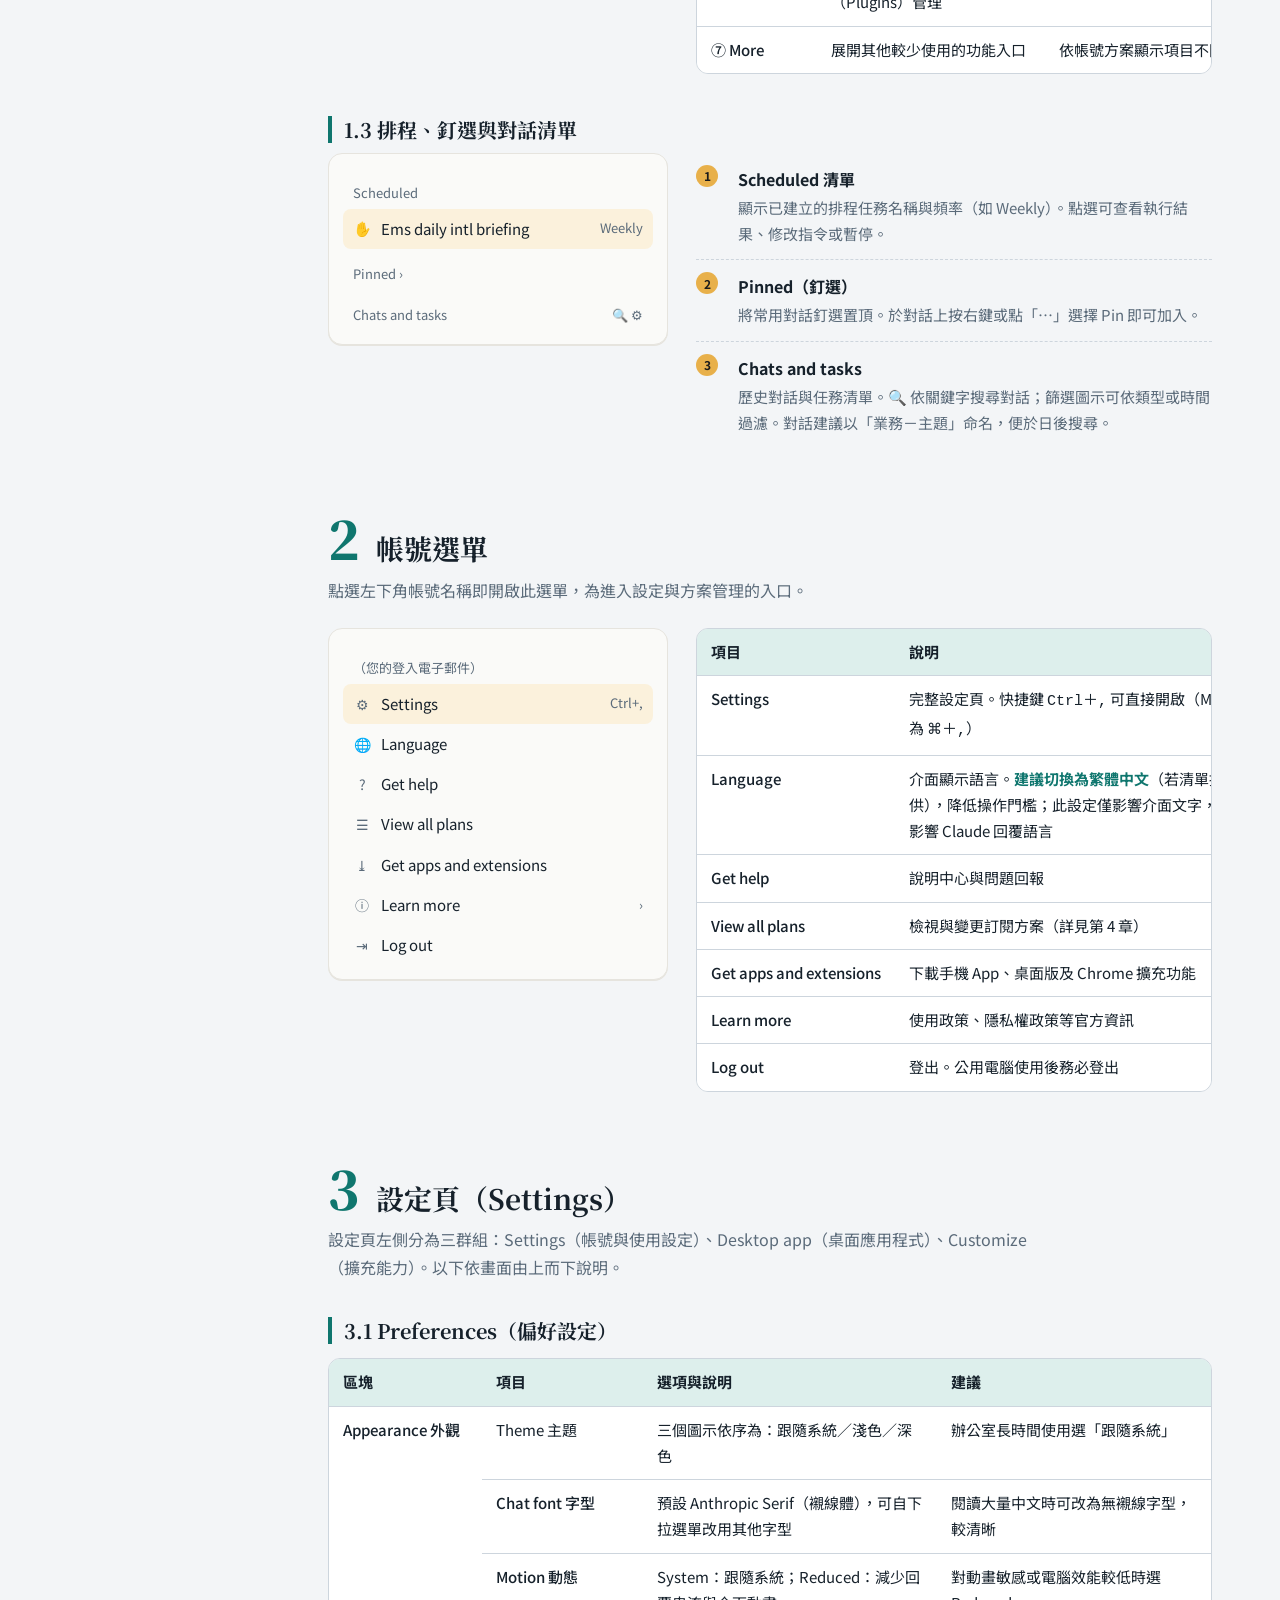
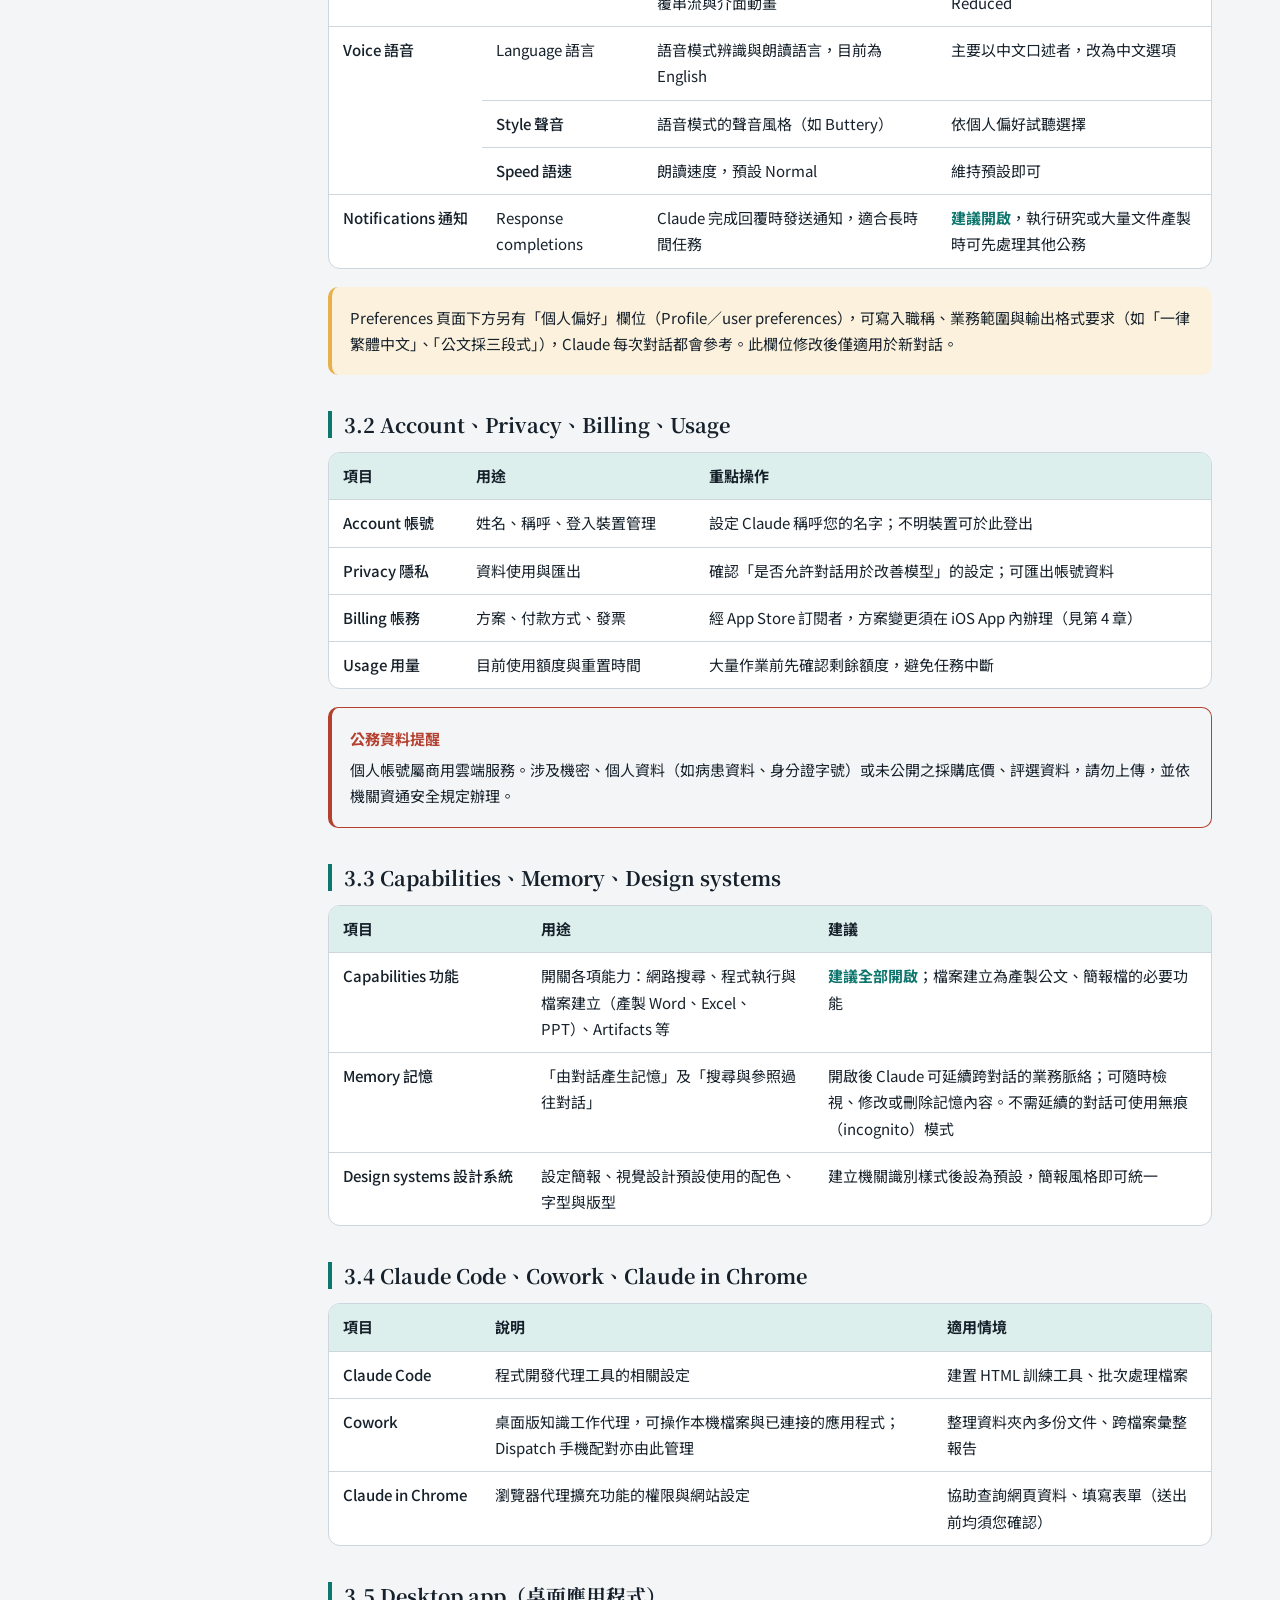
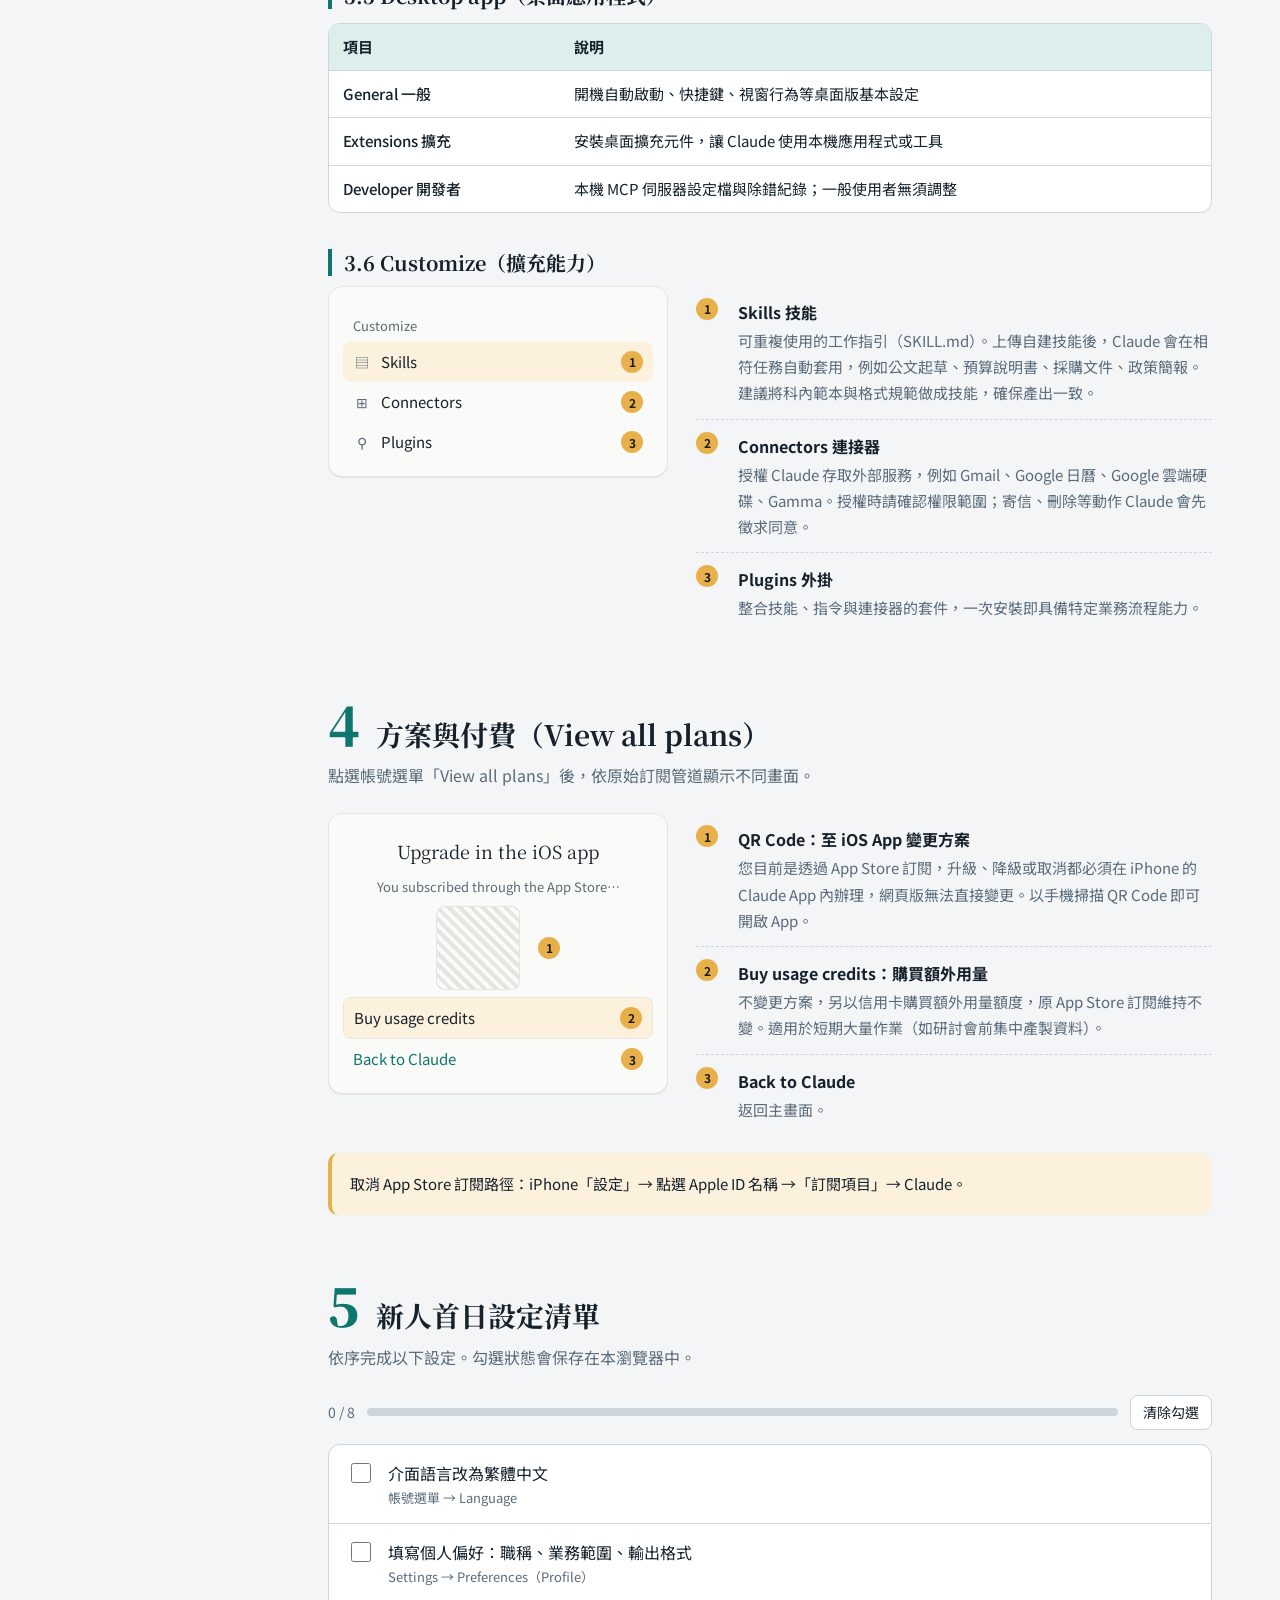
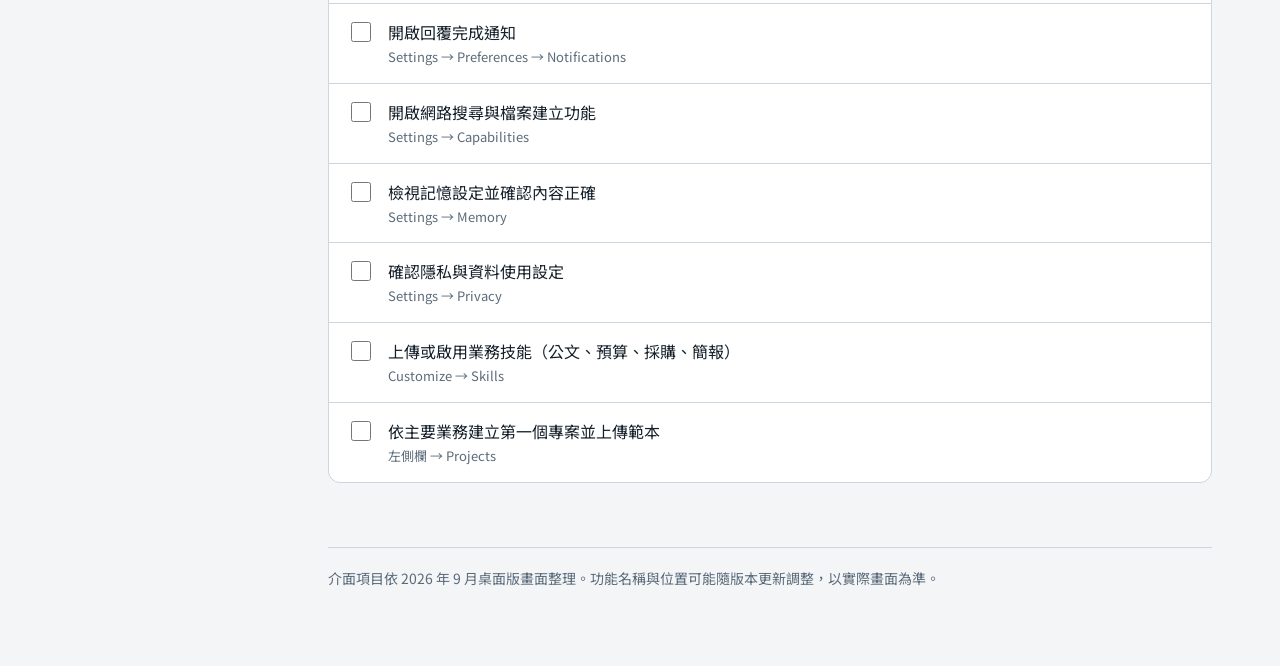
==== commit 38612d82: "新增實際使用篇，抽出共用樣式並加上文件切換列" ====
--- a/index.html
+++ b/index.html
@@ -7,117 +7,7 @@
 <link rel="preconnect" href="https://fonts.googleapis.com">
 <link rel="preconnect" href="https://fonts.gstatic.com" crossorigin>
 <link href="https://fonts.googleapis.com/css2?family=Noto+Sans+TC:wght@400;500;700&family=Noto+Serif+TC:wght@600;700;900&display=swap" rel="stylesheet">
-<style>
-:root{
-  --paper:#F3F5F7; --panel:#FFFFFF; --ink:#16212B; --muted:#5B6B7A; --line:#CDD5DD;
-  --accent:#0F766E; --accent-soft:#DDEFEC; --mark:#E8B04A; --mark-soft:#FBF1DC; --warn:#B4412F;
-  --ui:#FAFAF8; --ui-line:#E6E4DE;
-  box-sizing:border-box;
-  padding-top:env(safe-area-inset-top,0px);
-  padding-bottom:env(safe-area-inset-bottom,0px);
-  color-scheme:light;
-}
-@media (prefers-color-scheme: dark){
-  :root:not([data-theme="light"]){
-    --paper:#11181F; --panel:#18222B; --ink:#E7ECF0; --muted:#9AA8B5; --line:#2C3A46;
-    --accent:#4FC2B5; --accent-soft:#1B3533; --mark:#E8B04A; --mark-soft:#3A2F17; --warn:#F08C79;
-    --ui:#1E2830; --ui-line:#33414C; color-scheme:dark;
-  }
-}
-:root[data-theme="dark"]{
-  --paper:#11181F; --panel:#18222B; --ink:#E7ECF0; --muted:#9AA8B5; --line:#2C3A46;
-  --accent:#4FC2B5; --accent-soft:#1B3533; --mark:#E8B04A; --mark-soft:#3A2F17; --warn:#F08C79;
-  --ui:#1E2830; --ui-line:#33414C; color-scheme:dark;
-}
-*,*::before,*::after{box-sizing:inherit}
-html{scroll-padding-top:calc(env(safe-area-inset-top,0px) + 16px);scroll-behavior:smooth}
-@media (prefers-reduced-motion: reduce){html{scroll-behavior:auto}}
-body{margin:0;background:var(--paper);color:var(--ink);font-family:"Noto Sans TC","PingFang TC","Microsoft JhengHei",sans-serif;font-size:16px;line-height:1.75}
-h1,h2,h3{font-family:"Noto Serif TC","PMingLiU",serif;line-height:1.35;margin:0}
-a{color:var(--accent)}
-:focus-visible{outline:3px solid var(--mark);outline-offset:2px}
-
-.shell{display:grid;grid-template-columns:260px minmax(0,1fr);max-width:1240px;margin:0 auto}
-nav.map{position:sticky;top:env(safe-area-inset-top,0px);align-self:start;height:100vh;overflow-y:auto;padding:28px 18px 40px;border-right:1px solid var(--line)}
-.map h2{font-size:15px;color:var(--muted);font-family:inherit;font-weight:500;margin:0 0 14px}
-.map ol{list-style:none;margin:0;padding:0}
-.map li a{display:flex;gap:10px;padding:6px 10px;border-radius:8px;text-decoration:none;color:var(--ink);font-size:15px}
-.map li a:hover{background:var(--accent-soft)}
-.map li a .n{color:var(--accent);font-weight:700;min-width:1.4em}
-.map ol ol{margin:2px 0 8px 30px;border-left:1px solid var(--line)}
-.map ol ol a{font-size:14px;color:var(--muted);padding:3px 10px}
-
-main{padding:40px 48px 80px;min-width:0}
-header.hero{padding:8px 0 36px;border-bottom:2px solid var(--ink);margin-bottom:40px}
-.hero h1{font-size:clamp(30px,4.6vw,48px);font-weight:900;letter-spacing:.02em}
-.hero p{max-width:40em;color:var(--muted);margin:14px 0 0}
-.route{display:flex;flex-wrap:wrap;gap:8px;margin-top:22px;padding:0;list-style:none}
-.route li{background:var(--panel);border:1px solid var(--line);border-radius:999px;padding:4px 14px;font-size:14px}
-.route li b{color:var(--accent);margin-right:6px}
-
-section.ch{margin:0 0 64px}
-.ch-head{display:flex;align-items:baseline;gap:16px;margin-bottom:8px}
-.ch-num{font-family:"Noto Serif TC",serif;font-size:52px;font-weight:900;color:var(--accent);line-height:1}
-.ch-head h2{font-size:28px}
-.lead{color:var(--muted);max-width:44em;margin:4px 0 24px}
-h3{font-size:20px;margin:36px 0 10px;padding-left:12px;border-left:4px solid var(--accent)}
-
-.pair{display:grid;grid-template-columns:minmax(260px,340px) minmax(0,1fr);gap:28px;align-items:start}
-.ui{background:var(--ui);border:1px solid var(--ui-line);border-radius:14px;padding:14px;font-size:15px;box-shadow:0 1px 0 var(--ui-line)}
-.ui .row{display:flex;align-items:center;gap:10px;padding:7px 10px;border-radius:8px;position:relative}
-.ui .row.hl{background:var(--mark-soft)}
-.ui .sec{color:var(--muted);font-size:13px;padding:14px 10px 4px}
-.ui .ico{width:18px;text-align:center;color:var(--muted);font-size:14px}
-.ui .tag{font-size:11px;border:1px solid var(--ui-line);border-radius:5px;padding:0 5px;color:var(--muted)}
-.ui .right{margin-left:auto;color:var(--muted);font-size:13px}
-.pin{display:inline-grid;place-items:center;width:22px;height:22px;border-radius:50%;background:var(--mark);color:#1b1b1b;font-size:12px;font-weight:700;flex:none}
-.ui .row .pin{margin-left:auto}
-.ui .tools{display:flex;gap:8px;align-items:center;padding:4px 6px 10px;border-bottom:1px solid var(--ui-line);margin-bottom:6px;color:var(--muted)}
-.ui .seg{margin-left:auto;display:flex;border:1px solid var(--ui-line);border-radius:8px;overflow:hidden;font-size:12px}
-.ui .seg span{padding:2px 8px}.ui .seg span.on{background:var(--panel);color:var(--ink)}
-
-.steps{list-style:none;margin:0;padding:0;counter-reset:s}
-.steps>li{display:grid;grid-template-columns:30px minmax(0,1fr);gap:12px;padding:12px 0;border-bottom:1px dashed var(--line)}
-.steps>li:last-child{border-bottom:0}
-.steps b{display:block}
-.steps p{margin:2px 0 0;color:var(--muted);font-size:15px}
-
-.tbl-wrap{overflow-x:auto;margin:14px 0 6px;border:1px solid var(--line);border-radius:12px;background:var(--panel)}
-table{border-collapse:collapse;width:100%;min-width:560px;font-size:15px}
-th,td{text-align:left;padding:10px 14px;border-bottom:1px solid var(--line);vertical-align:top}
-th{background:var(--accent-soft);font-weight:700;white-space:nowrap}
-tr:last-child td{border-bottom:0}
-td:first-child{white-space:nowrap;font-weight:500}
-.rec{color:var(--accent);font-weight:700}
-
-.note{margin:18px 0;padding:14px 18px;border-radius:10px;background:var(--mark-soft);border-left:4px solid var(--mark);font-size:15px}
-.note.warn{background:transparent;border:1px solid var(--warn);border-left-width:4px}
-.note.warn strong{color:var(--warn)}
-.note p{margin:4px 0}
-
-.check{list-style:none;padding:0;margin:0;background:var(--panel);border:1px solid var(--line);border-radius:12px}
-.check li{border-bottom:1px solid var(--line)}
-.check li:last-child{border-bottom:0}
-.check label{display:flex;gap:14px;padding:14px 18px;cursor:pointer;align-items:flex-start}
-.check input{width:20px;height:20px;margin-top:4px;accent-color:var(--accent);flex:none}
-.check .where{display:block;font-size:13px;color:var(--muted)}
-.check input:checked + span{color:var(--muted);text-decoration:line-through}
-.progress{display:flex;align-items:center;gap:12px;margin:0 0 14px;font-size:14px;color:var(--muted)}
-.bar{flex:1;height:8px;background:var(--line);border-radius:4px;overflow:hidden}
-.bar i{display:block;height:100%;width:0;background:var(--accent);transition:width .25s}
-button.reset{font:inherit;font-size:14px;border:1px solid var(--line);background:var(--panel);color:var(--ink);border-radius:8px;padding:4px 12px;cursor:pointer}
-
-footer{border-top:1px solid var(--line);padding-top:18px;color:var(--muted);font-size:14px}
-
-@media (max-width:900px){
-  .shell{grid-template-columns:1fr}
-  nav.map{position:sticky;top:0;height:auto;z-index:5;background:var(--paper);border-right:0;border-bottom:1px solid var(--line);padding:calc(env(safe-area-inset-top,0px) + 8px) 12px 8px;overflow-x:auto;overflow-y:hidden;top:0}
-  .map h2,.map ol ol{display:none}
-  .map>ol{display:flex;gap:4px;white-space:nowrap}
-  main{padding:28px 18px 60px}
-  .pair{grid-template-columns:1fr}
-}
-</style>
+<link rel="stylesheet" href="assets/style.css">
 </head>
 <body>
 <div class="shell">
@@ -135,6 +25,10 @@
 </nav>
 
 <main>
+<ul class="docnav" aria-label="教學文件切換">
+  <li><a href="index.html" aria-current="page">① 介面操作與設定</a></li>
+  <li><a href="usage.html">② 實際使用篇</a></li>
+</ul>
 <header class="hero">
   <h1>Claude 介面操作與設定教學</h1>
   <p>本教學依畫面由左至右、由外而內的操作順序編排：先認識左側欄，再進入帳號選單與設定頁，最後說明方案管理。每一節左側為介面示意，黃色編號對應右側說明。</p>
--- a/assets/style.css
+++ b/assets/style.css
@@ -0,0 +1,132 @@
+:root{
+  --paper:#F3F5F7; --panel:#FFFFFF; --ink:#16212B; --muted:#5B6B7A; --line:#CDD5DD;
+  --accent:#0F766E; --accent-soft:#DDEFEC; --mark:#E8B04A; --mark-soft:#FBF1DC; --warn:#B4412F;
+  --ui:#FAFAF8; --ui-line:#E6E4DE;
+  box-sizing:border-box;
+  padding-top:env(safe-area-inset-top,0px);
+  padding-bottom:env(safe-area-inset-bottom,0px);
+  color-scheme:light;
+}
+@media (prefers-color-scheme: dark){
+  :root:not([data-theme="light"]){
+    --paper:#11181F; --panel:#18222B; --ink:#E7ECF0; --muted:#9AA8B5; --line:#2C3A46;
+    --accent:#4FC2B5; --accent-soft:#1B3533; --mark:#E8B04A; --mark-soft:#3A2F17; --warn:#F08C79;
+    --ui:#1E2830; --ui-line:#33414C; color-scheme:dark;
+  }
+}
+:root[data-theme="dark"]{
+  --paper:#11181F; --panel:#18222B; --ink:#E7ECF0; --muted:#9AA8B5; --line:#2C3A46;
+  --accent:#4FC2B5; --accent-soft:#1B3533; --mark:#E8B04A; --mark-soft:#3A2F17; --warn:#F08C79;
+  --ui:#1E2830; --ui-line:#33414C; color-scheme:dark;
+}
+*,*::before,*::after{box-sizing:inherit}
+html{scroll-padding-top:calc(env(safe-area-inset-top,0px) + 16px);scroll-behavior:smooth}
+@media (prefers-reduced-motion: reduce){html{scroll-behavior:auto}}
+body{margin:0;background:var(--paper);color:var(--ink);font-family:"Noto Sans TC","PingFang TC","Microsoft JhengHei",sans-serif;font-size:16px;line-height:1.75}
+h1,h2,h3{font-family:"Noto Serif TC","PMingLiU",serif;line-height:1.35;margin:0}
+a{color:var(--accent)}
+:focus-visible{outline:3px solid var(--mark);outline-offset:2px}
+
+.shell{display:grid;grid-template-columns:260px minmax(0,1fr);max-width:1240px;margin:0 auto}
+nav.map{position:sticky;top:env(safe-area-inset-top,0px);align-self:start;height:100vh;overflow-y:auto;padding:28px 18px 40px;border-right:1px solid var(--line)}
+.map h2{font-size:15px;color:var(--muted);font-family:inherit;font-weight:500;margin:0 0 14px}
+.map ol{list-style:none;margin:0;padding:0}
+.map li a{display:flex;gap:10px;padding:6px 10px;border-radius:8px;text-decoration:none;color:var(--ink);font-size:15px}
+.map li a:hover{background:var(--accent-soft)}
+.map li a .n{color:var(--accent);font-weight:700;min-width:1.4em}
+.map ol ol{margin:2px 0 8px 30px;border-left:1px solid var(--line)}
+.map ol ol a{font-size:14px;color:var(--muted);padding:3px 10px}
+
+main{padding:40px 48px 80px;min-width:0}
+header.hero{padding:8px 0 36px;border-bottom:2px solid var(--ink);margin-bottom:40px}
+.hero h1{font-size:clamp(30px,4.6vw,48px);font-weight:900;letter-spacing:.02em}
+.hero p{max-width:40em;color:var(--muted);margin:14px 0 0}
+.route{display:flex;flex-wrap:wrap;gap:8px;margin-top:22px;padding:0;list-style:none}
+.route li{background:var(--panel);border:1px solid var(--line);border-radius:999px;padding:4px 14px;font-size:14px}
+.route li b{color:var(--accent);margin-right:6px}
+
+section.ch{margin:0 0 64px}
+.ch-head{display:flex;align-items:baseline;gap:16px;margin-bottom:8px}
+.ch-num{font-family:"Noto Serif TC",serif;font-size:52px;font-weight:900;color:var(--accent);line-height:1}
+.ch-head h2{font-size:28px}
+.lead{color:var(--muted);max-width:44em;margin:4px 0 24px}
+h3{font-size:20px;margin:36px 0 10px;padding-left:12px;border-left:4px solid var(--accent)}
+
+.pair{display:grid;grid-template-columns:minmax(260px,340px) minmax(0,1fr);gap:28px;align-items:start}
+.ui{background:var(--ui);border:1px solid var(--ui-line);border-radius:14px;padding:14px;font-size:15px;box-shadow:0 1px 0 var(--ui-line)}
+.ui .row{display:flex;align-items:center;gap:10px;padding:7px 10px;border-radius:8px;position:relative}
+.ui .row.hl{background:var(--mark-soft)}
+.ui .sec{color:var(--muted);font-size:13px;padding:14px 10px 4px}
+.ui .ico{width:18px;text-align:center;color:var(--muted);font-size:14px}
+.ui .tag{font-size:11px;border:1px solid var(--ui-line);border-radius:5px;padding:0 5px;color:var(--muted)}
+.ui .right{margin-left:auto;color:var(--muted);font-size:13px}
+.pin{display:inline-grid;place-items:center;width:22px;height:22px;border-radius:50%;background:var(--mark);color:#1b1b1b;font-size:12px;font-weight:700;flex:none}
+.ui .row .pin{margin-left:auto}
+.ui .tools{display:flex;gap:8px;align-items:center;padding:4px 6px 10px;border-bottom:1px solid var(--ui-line);margin-bottom:6px;color:var(--muted)}
+.ui .seg{margin-left:auto;display:flex;border:1px solid var(--ui-line);border-radius:8px;overflow:hidden;font-size:12px}
+.ui .seg span{padding:2px 8px}.ui .seg span.on{background:var(--panel);color:var(--ink)}
+
+.steps{list-style:none;margin:0;padding:0;counter-reset:s}
+.steps>li{display:grid;grid-template-columns:30px minmax(0,1fr);gap:12px;padding:12px 0;border-bottom:1px dashed var(--line)}
+.steps>li:last-child{border-bottom:0}
+.steps b{display:block}
+.steps p{margin:2px 0 0;color:var(--muted);font-size:15px}
+
+.tbl-wrap{overflow-x:auto;margin:14px 0 6px;border:1px solid var(--line);border-radius:12px;background:var(--panel)}
+table{border-collapse:collapse;width:100%;min-width:560px;font-size:15px}
+th,td{text-align:left;padding:10px 14px;border-bottom:1px solid var(--line);vertical-align:top}
+th{background:var(--accent-soft);font-weight:700;white-space:nowrap}
+tr:last-child td{border-bottom:0}
+td:first-child{white-space:nowrap;font-weight:500}
+.rec{color:var(--accent);font-weight:700}
+
+.note{margin:18px 0;padding:14px 18px;border-radius:10px;background:var(--mark-soft);border-left:4px solid var(--mark);font-size:15px}
+.note.warn{background:transparent;border:1px solid var(--warn);border-left-width:4px}
+.note.warn strong{color:var(--warn)}
+.note p{margin:4px 0}
+
+.check{list-style:none;padding:0;margin:0;background:var(--panel);border:1px solid var(--line);border-radius:12px}
+.check li{border-bottom:1px solid var(--line)}
+.check li:last-child{border-bottom:0}
+.check label{display:flex;gap:14px;padding:14px 18px;cursor:pointer;align-items:flex-start}
+.check input{width:20px;height:20px;margin-top:4px;accent-color:var(--accent);flex:none}
+.check .where{display:block;font-size:13px;color:var(--muted)}
+.check input:checked + span{color:var(--muted);text-decoration:line-through}
+.progress{display:flex;align-items:center;gap:12px;margin:0 0 14px;font-size:14px;color:var(--muted)}
+.bar{flex:1;height:8px;background:var(--line);border-radius:4px;overflow:hidden}
+.bar i{display:block;height:100%;width:0;background:var(--accent);transition:width .25s}
+button.reset{font:inherit;font-size:14px;border:1px solid var(--line);background:var(--panel);color:var(--ink);border-radius:8px;padding:4px 12px;cursor:pointer}
+
+footer{border-top:1px solid var(--line);padding-top:18px;color:var(--muted);font-size:14px}
+
+@media (max-width:900px){
+  .shell{grid-template-columns:1fr}
+  nav.map{position:sticky;top:0;height:auto;z-index:5;background:var(--paper);border-right:0;border-bottom:1px solid var(--line);padding:calc(env(safe-area-inset-top,0px) + 8px) 12px 8px;overflow-x:auto;overflow-y:hidden;top:0}
+  .map h2,.map ol ol{display:none}
+  .map>ol{display:flex;gap:4px;white-space:nowrap}
+  main{padding:28px 18px 60px}
+  .pair{grid-template-columns:1fr}
+}
+
+/* ---- 文件切換列（實際使用篇 / 介面設定篇 共用） ---- */
+.docnav{display:flex;gap:8px;align-items:center;flex-wrap:wrap;margin:0 0 22px;padding:0;list-style:none;font-size:14px}
+.docnav li a{display:inline-block;padding:5px 14px;border:1px solid var(--line);border-radius:999px;background:var(--panel);color:var(--muted);text-decoration:none}
+.docnav li a:hover{border-color:var(--accent);color:var(--accent)}
+.docnav li a[aria-current="page"]{background:var(--accent);border-color:var(--accent);color:#fff;font-weight:700}
+
+/* ---- 提示詞範例 ---- */
+.prompt{background:var(--ui);border:1px solid var(--ui-line);border-left:4px solid var(--accent);border-radius:10px;padding:14px 18px;margin:14px 0;white-space:pre-wrap;font-family:"Noto Sans TC","Microsoft JhengHei",sans-serif;font-size:15px;line-height:1.7}
+.prompt .who{display:block;font-size:12px;letter-spacing:.08em;color:var(--muted);margin-bottom:8px;text-transform:uppercase}
+.cmp{display:grid;grid-template-columns:repeat(auto-fit,minmax(260px,1fr));gap:16px;margin:16px 0}
+.cmp .box{border:1px solid var(--line);border-radius:12px;background:var(--panel);padding:14px 16px;font-size:15px}
+.cmp .box h4{margin:0 0 8px;font-size:15px;font-family:inherit}
+.cmp .bad{border-color:var(--warn)}
+.cmp .bad h4{color:var(--warn)}
+.cmp .good{border-color:var(--accent)}
+.cmp .good h4{color:var(--accent)}
+.cmp .box p{margin:6px 0 0;color:var(--muted);font-size:14px}
+code{background:var(--mark-soft);border-radius:4px;padding:1px 6px;font-family:ui-monospace,"Cascadia Mono",Consolas,monospace;font-size:14px}
+pre{background:var(--ui);border:1px solid var(--ui-line);border-radius:10px;padding:14px 16px;overflow-x:auto;font-size:14px;line-height:1.6}
+pre code{background:none;padding:0}
+.kbd{border:1px solid var(--line);border-bottom-width:2px;border-radius:5px;padding:1px 7px;font-size:13px;background:var(--panel);white-space:nowrap}
+.ch h4{font-family:"Noto Serif TC","PMingLiU",serif;font-size:17px;font-weight:700;margin:26px 0 0}
